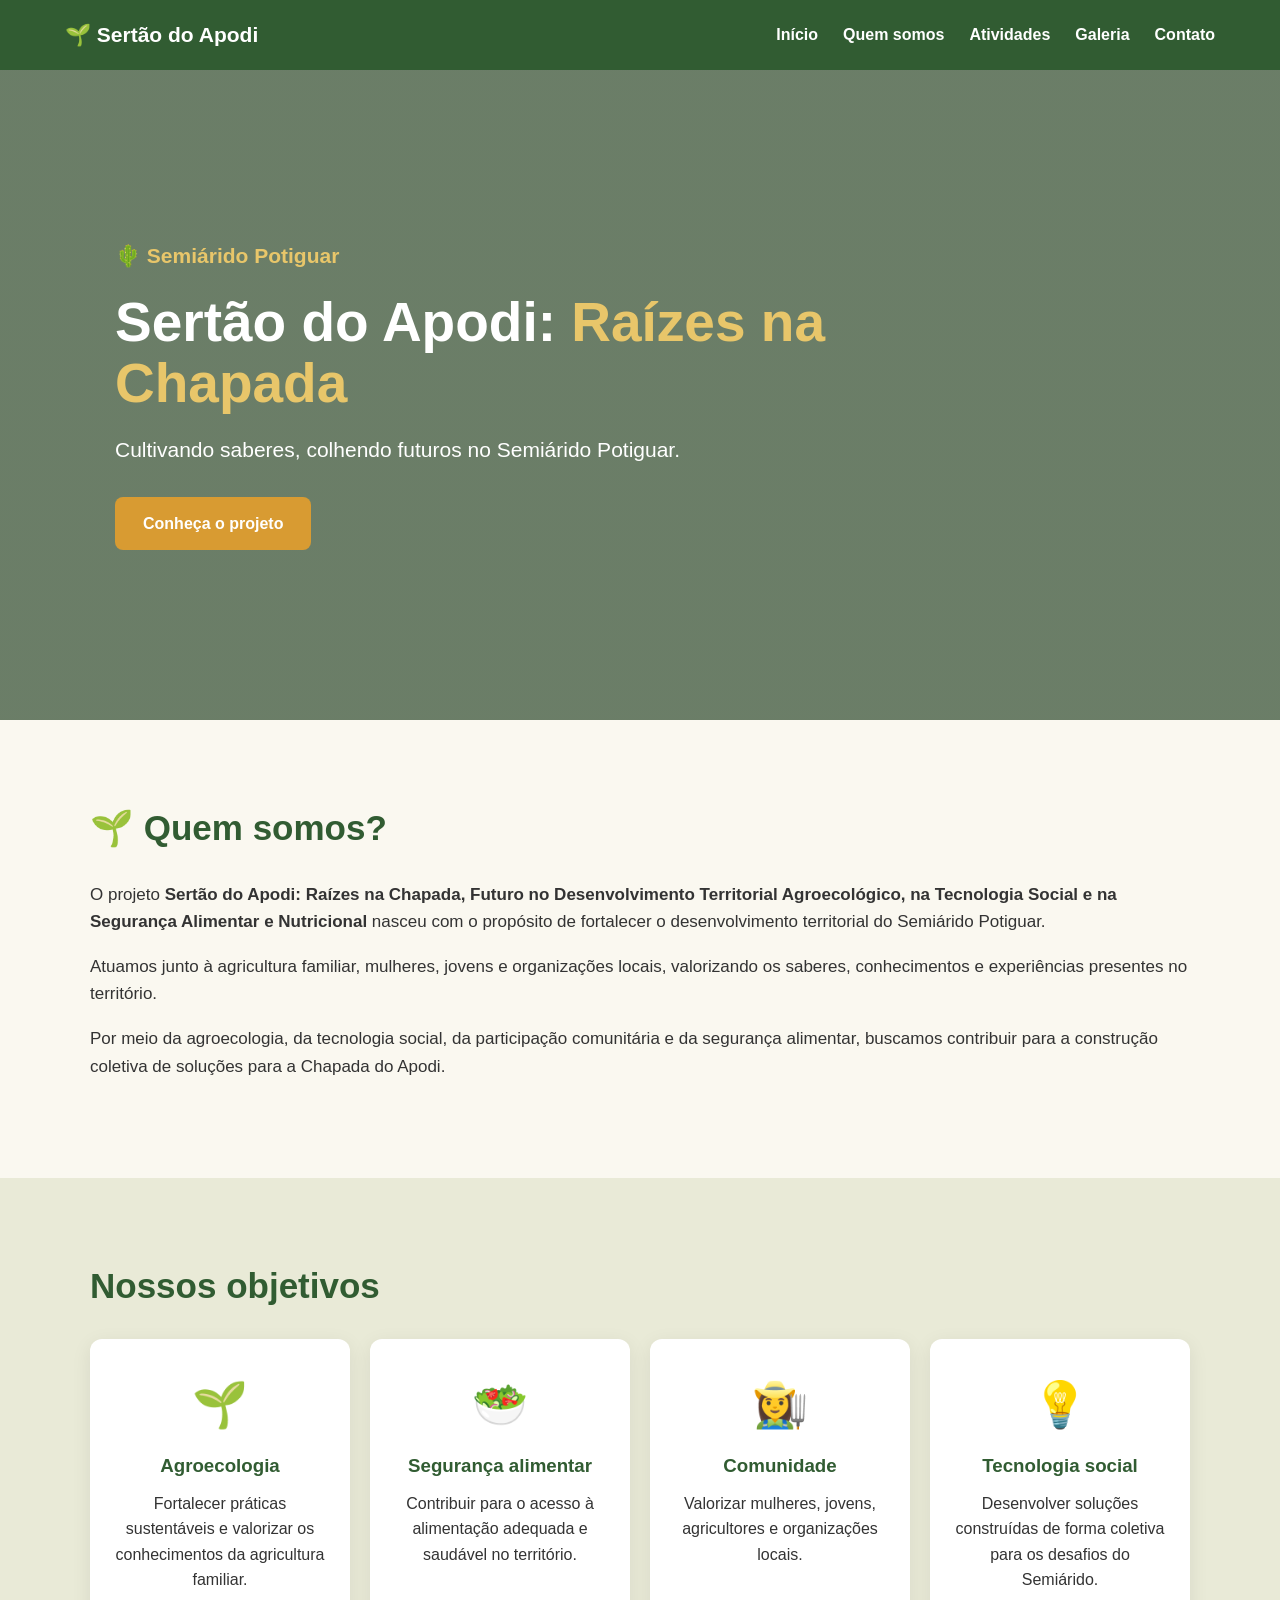
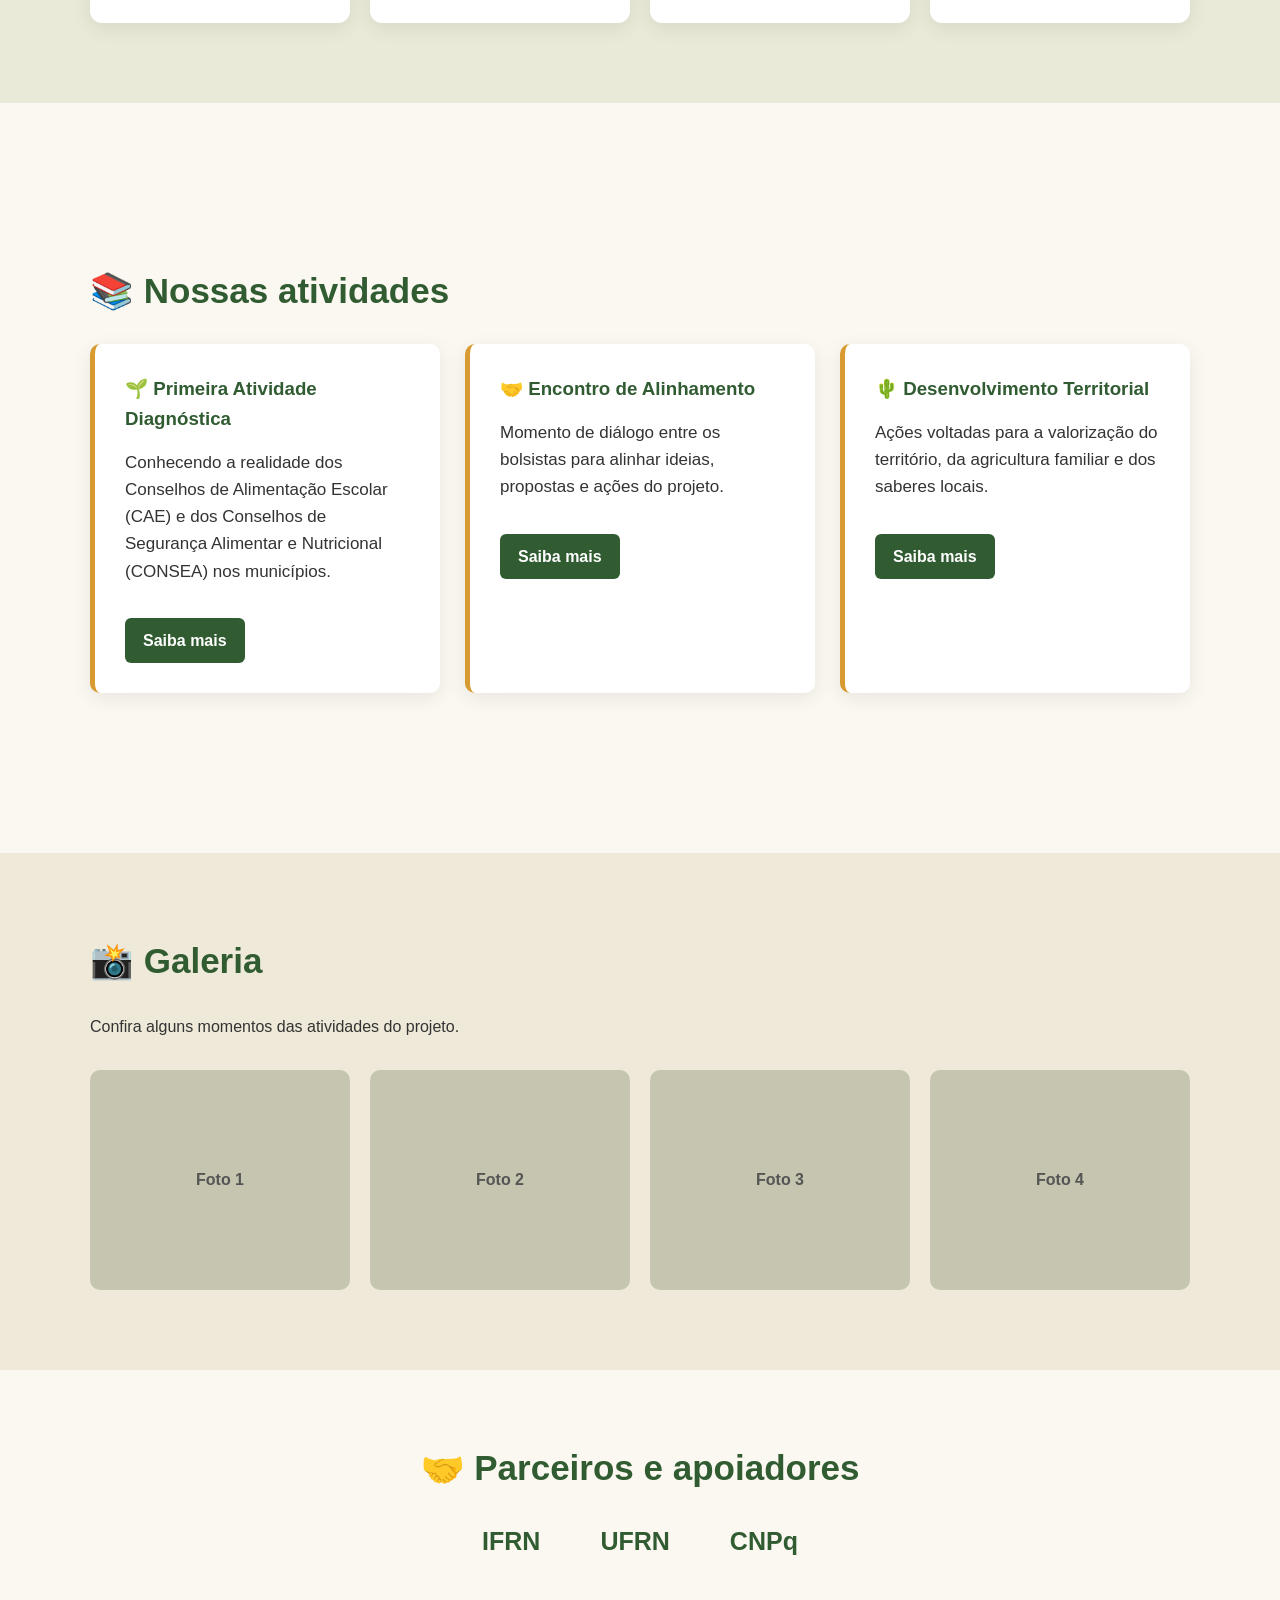
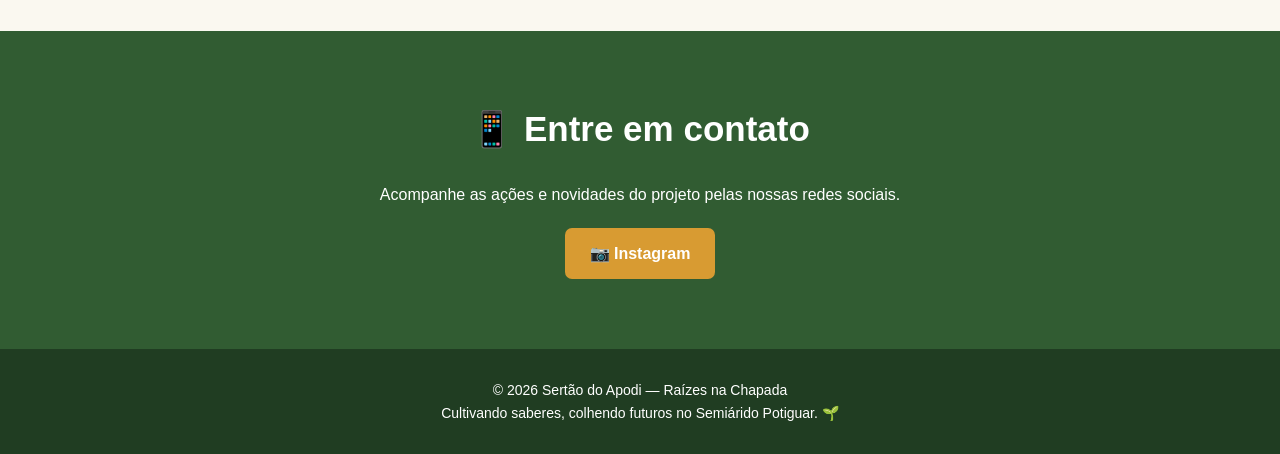
==== index.html @ 413b941f "Add files via upload" ====
<!DOCTYPE html>
<html lang="pt-BR">

<head>
    <meta charset="UTF-8">
    <meta name="viewport" content="width=device-width, initial-scale=1.0">

    <title>Sertão do Apodi | Raízes na Chapada</title>

    <link rel="stylesheet" href="style.css">
</head>

<script src="script.js"></script>

<body>

    <!-- MENU -->
    <header>
        <nav class="navbar">

            <div class="logo">
                🌱 Sertão do Apodi
            </div>

            <ul class="menu">
                <li><a href="#inicio">Início</a></li>
                <li><a href="#sobre">Quem somos</a></li>
                <li><a href="#atividades">Atividades</a></li>
                <li><a href="#galeria">Galeria</a></li>
                <li><a href="#contato">Contato</a></li>
            </ul>

        </nav>
    </header>


    <!-- INÍCIO -->
    <section id="inicio" class="hero">

        <div class="hero-content">

            <p class="tag">🌵 Semiárido Potiguar</p>

            <h1>
                Sertão do Apodi:
                <span>Raízes na Chapada</span>
            </h1>

            <p>
                Cultivando saberes, colhendo futuros no
                Semiárido Potiguar.
            </p>

            <a href="#sobre" class="botao">
                Conheça o projeto
            </a>

        </div>

    </section>


    <!-- SOBRE -->
    <section id="sobre" class="section">

        <div class="container">

            <h2>🌱 Quem somos?</h2>

            <p>
                O projeto <strong>Sertão do Apodi: Raízes na Chapada,
                Futuro no Desenvolvimento Territorial Agroecológico,
                na Tecnologia Social e na Segurança Alimentar e
                Nutricional</strong> nasceu com o propósito de fortalecer
                o desenvolvimento territorial do Semiárido Potiguar.
            </p>

            <p>
                Atuamos junto à agricultura familiar, mulheres, jovens
                e organizações locais, valorizando os saberes,
                conhecimentos e experiências presentes no território.
            </p>

            <p>
                Por meio da agroecologia, da tecnologia social,
                da participação comunitária e da segurança alimentar,
                buscamos contribuir para a construção coletiva de
                soluções para a Chapada do Apodi.
            </p>

        </div>

    </section>


    <!-- OBJETIVOS -->
    <section class="objetivos">

        <div class="container">

            <h2>Nossos objetivos</h2>

            <div class="cards">

                <div class="card">
                    <div class="icone">🌱</div>
                    <h3>Agroecologia</h3>
                    <p>
                        Fortalecer práticas sustentáveis e valorizar
                        os conhecimentos da agricultura familiar.
                    </p>
                </div>

                <div class="card">
                    <div class="icone">🥗</div>
                    <h3>Segurança alimentar</h3>
                    <p>
                        Contribuir para o acesso à alimentação adequada
                        e saudável no território.
                    </p>
                </div>

                <div class="card">
                    <div class="icone">👩‍🌾</div>
                    <h3>Comunidade</h3>
                    <p>
                        Valorizar mulheres, jovens, agricultores e
                        organizações locais.
                    </p>
                </div>

                <div class="card">
                    <div class="icone">💡</div>
                    <h3>Tecnologia social</h3>
                    <p>
                        Desenvolver soluções construídas de forma
                        coletiva para os desafios do Semiárido.
                    </p>
                </div>

            </div>

        </div>

    </section>


    <!-- ATIVIDADES -->
    <section id="atividades" class="section">
        <section id="atividades" class="section">

    <div class="container">

        <h2>📚 Nossas atividades</h2>

        <div class="atividades">

            <!-- ATIVIDADE 1 -->
            <article>
                <h3>🌱 Primeira Atividade Diagnóstica</h3>

                <p>
                    Conhecendo a realidade dos Conselhos de
                    Alimentação Escolar (CAE) e dos Conselhos
                    de Segurança Alimentar e Nutricional (CONSEA)
                    nos municípios.
                </p>

                <a href="https://www.instagram.com/p/DY-xUafoC-m/?stkn=bXlqMmd3c2h4eXdi"
                   class="saiba-mais"
                   target="_blank">
                    Saiba mais
                </a>
            </article>


            <!-- ATIVIDADE 2 -->
            <article>
                <h3>🤝 Encontro de Alinhamento</h3>

                <p>
                    Momento de diálogo entre os bolsistas para
                    alinhar ideias, propostas e ações do projeto.
                </p>

                <a href="https://www.instagram.com/p/Da0oa6QoOey/?stkn=MXJ6MGkzaTkyZDFjYQ=="
                   class="saiba-mais"
                   target="_blank">
                    Saiba mais
                </a>
            </article>


            <!-- ATIVIDADE 3 -->
            <article>
                <h3>🌵 Desenvolvimento Territorial</h3>

                <p>
                    Ações voltadas para a valorização do território,
                    da agricultura familiar e dos saberes locais.
                </p>

                <a href="https://www.instagram.com/p/DcJ8N0joI4n/?stkn=MXg5YXlienkyaHBv"
                   class="saiba-mais"
                   target="_blank">
                    Saiba mais
                </a>
            </article>

        </div>

    </div>

</section>
            </div>

        </div>

    </section>


    <!-- GALERIA -->
    <section id="galeria" class="galeria">

        <div class="container">

            <h2>📸 Galeria</h2>

            <p>
                Confira alguns momentos das atividades do projeto.
            </p>

            <div class="fotos">

                <div class="foto">
                    <span>Foto 1</span>
                </div>

                <div class="foto">
                    <span>Foto 2</span>
                </div>

                <div class="foto">
                    <span>Foto 3</span>
                </div>

                <div class="foto">
                    <span>Foto 4</span>
                </div>

            </div>

        </div>

    </section>


    <!-- PARCEIROS -->
    <section class="parceiros">

        <div class="container">

            <h2>🤝 Parceiros e apoiadores</h2>

            <div class="logos">

                <div>IFRN</div>
                <div>UFRN</div>
                <div>CNPq</div>

            </div>

        </div>

    </section>


    <!-- CONTATO -->
    <section id="contato" class="contato">

        <div class="container">

            <h2>📱 Entre em contato</h2>

            <p>
                Acompanhe as ações e novidades do projeto pelas
                nossas redes sociais.
            </p>

            <a href="https://www.instagram.com/sertaodoapodi/"
   class="instagram"
   target="_blank">

    📷 Instagram

</a>

        </div>

    </section>


    <!-- RODAPÉ -->
    <footer>

        <p>
            © 2026 Sertão do Apodi — Raízes na Chapada
        </p>

        <p>
            Cultivando saberes, colhendo futuros no Semiárido Potiguar. 🌱
        </p>

    </footer>


    <script src="script.js"></script>

</body>

</html>
---- style.css ----
* {
    margin: 0;
    padding: 0;
    box-sizing: border-box;
}

html {
    scroll-behavior: smooth;
}

body {
    font-family: Arial, Helvetica, sans-serif;
    color: #333;
    background: #faf8f0;
    line-height: 1.6;
}


/* MENU */

header {
    background: #315c32;
    position: sticky;
    top: 0;
    z-index: 1000;
}

.navbar {
    max-width: 1200px;
    margin: auto;
    padding: 18px 25px;

    display: flex;
    align-items: center;
    justify-content: space-between;
}

.logo {
    color: white;
    font-size: 21px;
    font-weight: bold;
}

.menu {
    list-style: none;
    display: flex;
    gap: 25px;
}

.menu a {
    color: white;
    text-decoration: none;
    font-weight: bold;
}

.menu a:hover {
    color: #e8c66a;
}


/* HERO */

.hero {
    min-height: 650px;

    display: flex;
    align-items: center;

    background:
        linear-gradient(
            rgba(30, 60, 30, 0.65),
            rgba(30, 60, 30, 0.65)
        ),
        url("https://images.unsplash.com/photo-1501004318641-b39e6451bec6")
        center/cover;

    color: white;
}

.hero-content {
    max-width: 1100px;
    width: 100%;
    margin: auto;
    padding: 40px 25px;
}

.tag {
    color: #e8c66a;
    font-weight: bold;
    font-size: 18px;
}

.hero h1 {
    max-width: 800px;
    font-size: 55px;
    line-height: 1.1;
    margin: 20px 0;
}

.hero h1 span {
    color: #e8c66a;
}

.hero p {
    font-size: 21px;
    max-width: 650px;
}

.botao {
    display: inline-block;

    margin-top: 30px;
    padding: 14px 28px;

    background: #d89b32;
    color: white;

    text-decoration: none;
    font-weight: bold;

    border-radius: 8px;
}

.botao:hover {
    background: #bd8121;
}


/* SEÇÕES */

.section {
    padding: 80px 20px;
}

.container {
    max-width: 1100px;
    margin: auto;
}

h2 {
    color: #315c32;
    font-size: 35px;
    margin-bottom: 25px;
}

.section p {
    margin-bottom: 18px;
    font-size: 17px;
}


/* OBJETIVOS */

.objetivos {
    padding: 80px 20px;
    background: #e9ead7;
}

.cards {
    display: grid;

    grid-template-columns:
        repeat(4, 1fr);

    gap: 20px;
}

.card {
    background: white;
    padding: 30px 20px;

    border-radius: 12px;

    text-align: center;

    box-shadow:
        0 5px 20px rgba(0, 0, 0, 0.08);
}

.icone {
    font-size: 45px;
    margin-bottom: 10px;
}

.card h3 {
    color: #315c32;
    margin-bottom: 10px;
}


/* ATIVIDADES */

.atividades {
    display: grid;

    grid-template-columns:
        repeat(3, 1fr);

    gap: 25px;
}

.atividades article {
    padding: 30px;

    background: white;

    border-left: 5px solid #d89b32;

    border-radius: 10px;

    box-shadow:
        0 5px 20px rgba(0, 0, 0, 0.08);
}

.atividades h3 {
    color: #315c32;
    margin-bottom: 15px;
}

.atividades button {
    margin-top: 15px;

    padding: 10px 18px;

    border: none;
    border-radius: 6px;

    background: #315c32;
    color: white;

    cursor: pointer;
}


/* GALERIA */

.galeria {
    padding: 80px 20px;
    background: #eee9d8;
}

.fotos {
    display: grid;

    grid-template-columns:
        repeat(4, 1fr);

    gap: 20px;

    margin-top: 30px;
}

.foto {
    height: 220px;

    display: flex;
    align-items: center;
    justify-content: center;

    background: #c5c5b0;

    border-radius: 10px;

    color: #555;
    font-weight: bold;
}


/* PARCEIROS */

.parceiros {
    padding: 70px 20px;
    text-align: center;
}

.logos {
    display: flex;
    justify-content: center;
    gap: 60px;

    font-size: 25px;
    font-weight: bold;

    color: #315c32;
}


/* CONTATO */

.contato {
    padding: 70px 20px;

    text-align: center;

    background: #315c32;
    color: white;
}

.contato h2 {
    color: white;
}

.instagram {
    display: inline-block;

    margin-top: 20px;

    padding: 13px 25px;

    background: #d89b32;

    color: white;

    text-decoration: none;

    border-radius: 7px;

    font-weight: bold;
}


/* RODAPÉ */

footer {
    padding: 30px 20px;

    background: #203d22;

    text-align: center;

    color: white;

    font-size: 14px;
}


/* CELULAR */

@media (max-width: 800px) {

    .navbar {
        flex-direction: column;
        gap: 15px;
    }

    .menu {
        gap: 12px;
        flex-wrap: wrap;
        justify-content: center;
    }

    .hero h1 {
        font-size: 40px;
    }

    .cards {
        grid-template-columns: 1fr 1fr;
    }

    .atividades {
        grid-template-columns: 1fr;
    }

    .fotos {
        grid-template-columns: 1fr 1fr;
    }

    .logos {
        flex-direction: column;
        gap: 20px;
    }
}


@media (max-width: 500px) {

    .cards {
        grid-template-columns: 1fr;
    }

    .fotos {
        grid-template-columns: 1fr;
    }

    .hero h1 {
        font-size: 32px;
    }

}.saiba-mais {
    display: inline-block;
    margin-top: 15px;
    padding: 10px 18px;

    background: #315c32;
    color: white;

    text-decoration: none;
    border-radius: 6px;
    font-weight: bold;
}

.saiba-mais:hover {
    background: #d8942c;
}
.saiba-mais {
    display: inline-block;
    margin-top: 15px;
    padding: 10px 18px;

    background: #315c32;
    color: white;

    text-decoration: none;
    border-radius: 6px;
    font-weight: bold;
}

.saiba-mais:hover {
    background: #d8942c;
}
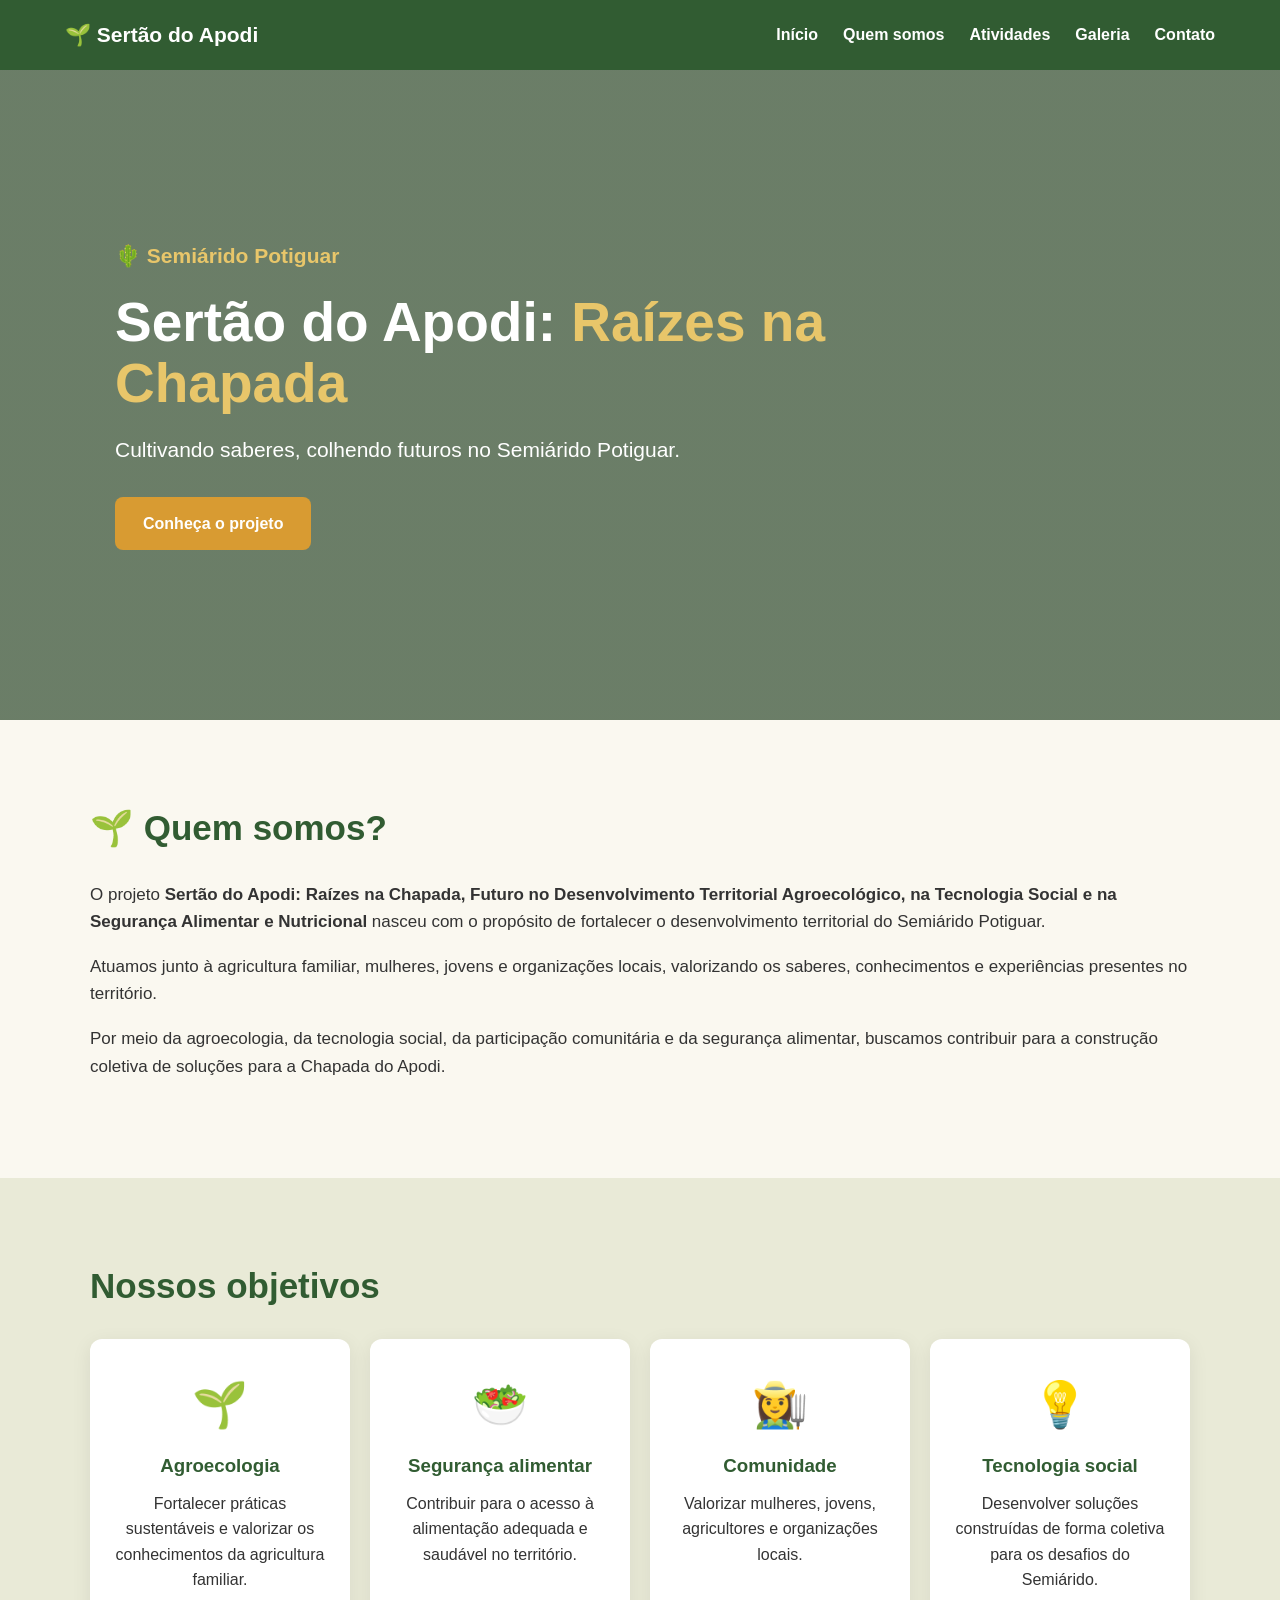
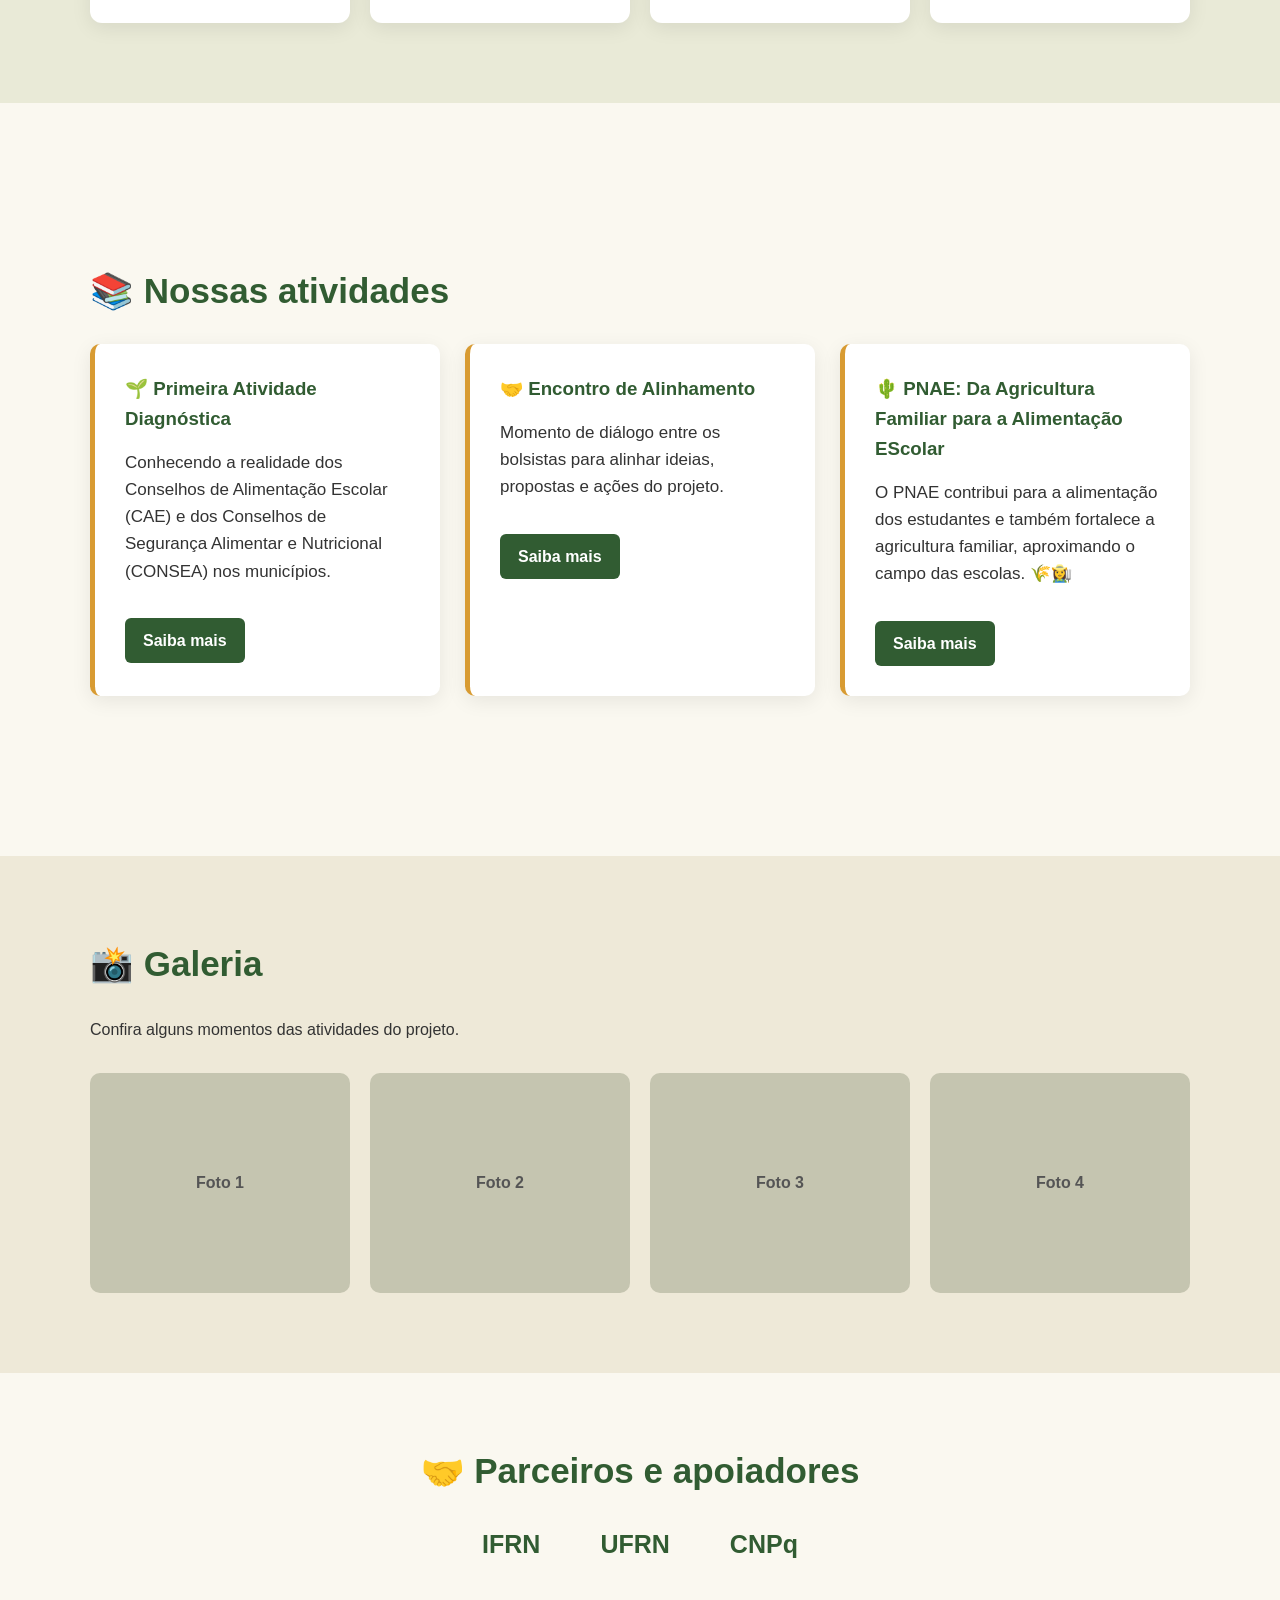
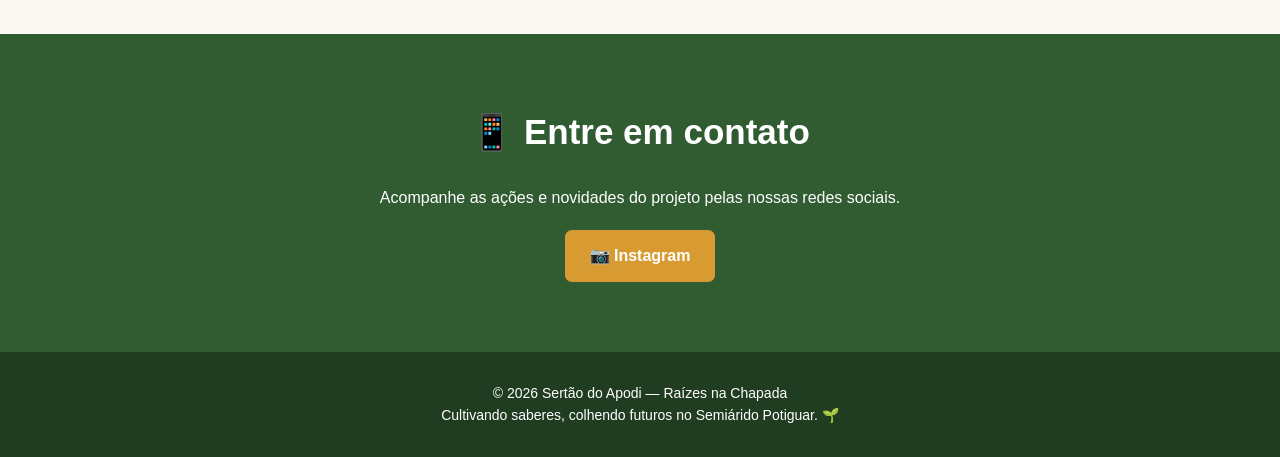
==== commit 4107970b: "Add files via upload" ====
--- a/index.html
+++ b/index.html
@@ -166,23 +166,6 @@
                     nos municípios.
                 </p>
 
-                <a href="https://www.instagram.com/p/DY-xUafoC-m/?stkn=bXlqMmd3c2h4eXdi"
-                   class="saiba-mais"
-                   target="_blank">
-                    Saiba mais
-                </a>
-            </article>
-
-
-            <!-- ATIVIDADE 2 -->
-            <article>
-                <h3>🤝 Encontro de Alinhamento</h3>
-
-                <p>
-                    Momento de diálogo entre os bolsistas para
-                    alinhar ideias, propostas e ações do projeto.
-                </p>
-
                 <a href="https://www.instagram.com/p/Da0oa6QoOey/?stkn=MXJ6MGkzaTkyZDFjYQ=="
                    class="saiba-mais"
                    target="_blank">
@@ -191,13 +174,13 @@
             </article>
 
 
-            <!-- ATIVIDADE 3 -->
+            <!-- ATIVIDADE 2 -->
             <article>
-                <h3>🌵 Desenvolvimento Territorial</h3>
+                <h3>🤝 Encontro de Alinhamento</h3>
 
                 <p>
-                    Ações voltadas para a valorização do território,
-                    da agricultura familiar e dos saberes locais.
+                    Momento de diálogo entre os bolsistas para
+                    alinhar ideias, propostas e ações do projeto.
                 </p>
 
                 <a href="https://www.instagram.com/p/DcJ8N0joI4n/?stkn=MXg5YXlienkyaHBv"
@@ -207,6 +190,24 @@
                 </a>
             </article>
 
+
+            <!-- ATIVIDADE 3 -->
+            <article>
+                <h3>🌵 PNAE: Da Agricultura Familiar para a Alimentação EScolar</h3>
+
+                <p>
+                    O PNAE contribui para a alimentação dos estudantes e também fortalece a agricultura familiar,
+                     aproximando o campo das escolas. 🌾👩‍🌾
+                
+                </p>
+
+                <a href="https://www.instagram.com/p/Dc1cY6roIXt/?stkn=MWxkeGZoZm5tOHJpeQ=="
+                   class="saiba-mais"
+                   target="_blank">
+                    Saiba mais
+                </a>
+            </article>
+
         </div>
 
     </div>
--- a/style.css
+++ b/style.css
@@ -386,21 +386,6 @@
         font-size: 32px;
     }
 
-}.saiba-mais {
-    display: inline-block;
-    margin-top: 15px;
-    padding: 10px 18px;
-
-    background: #315c32;
-    color: white;
-
-    text-decoration: none;
-    border-radius: 6px;
-    font-weight: bold;
-}
-
-.saiba-mais:hover {
-    background: #d8942c;
 }
 .saiba-mais {
     display: inline-block;
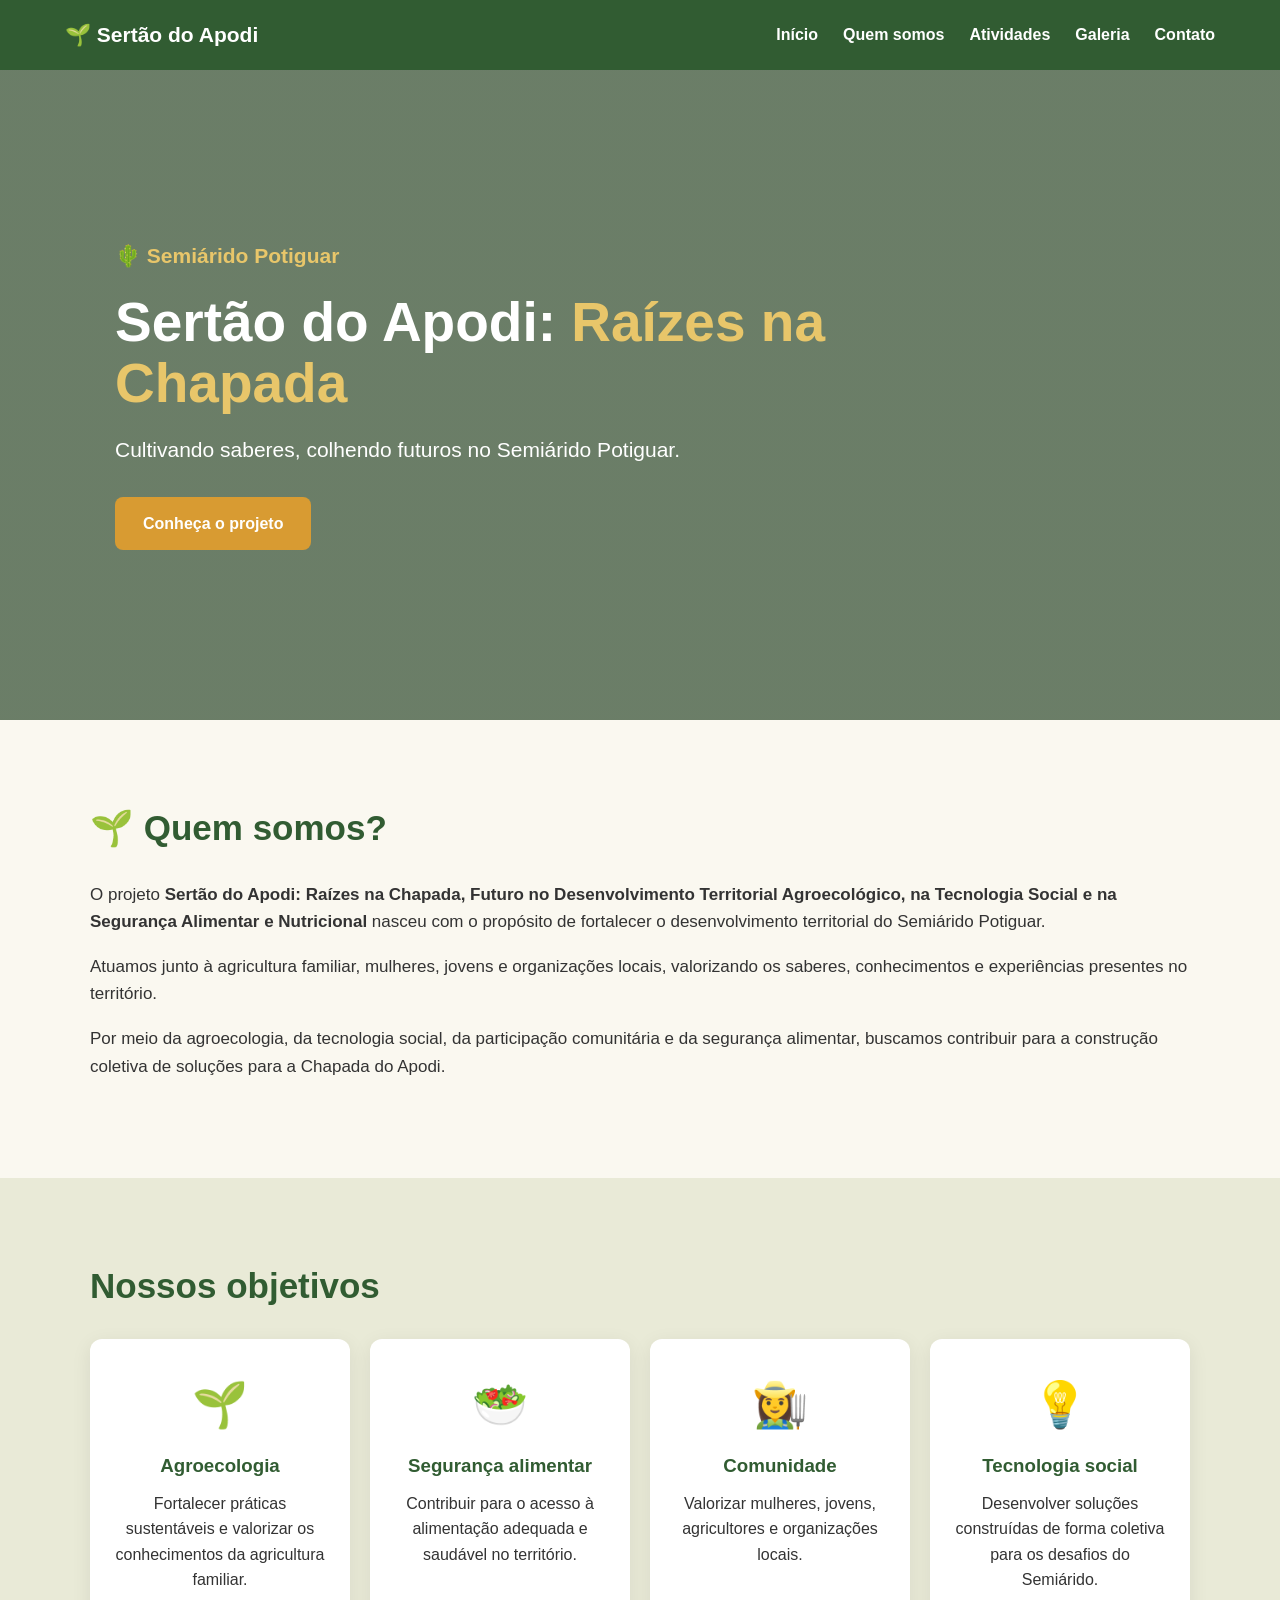
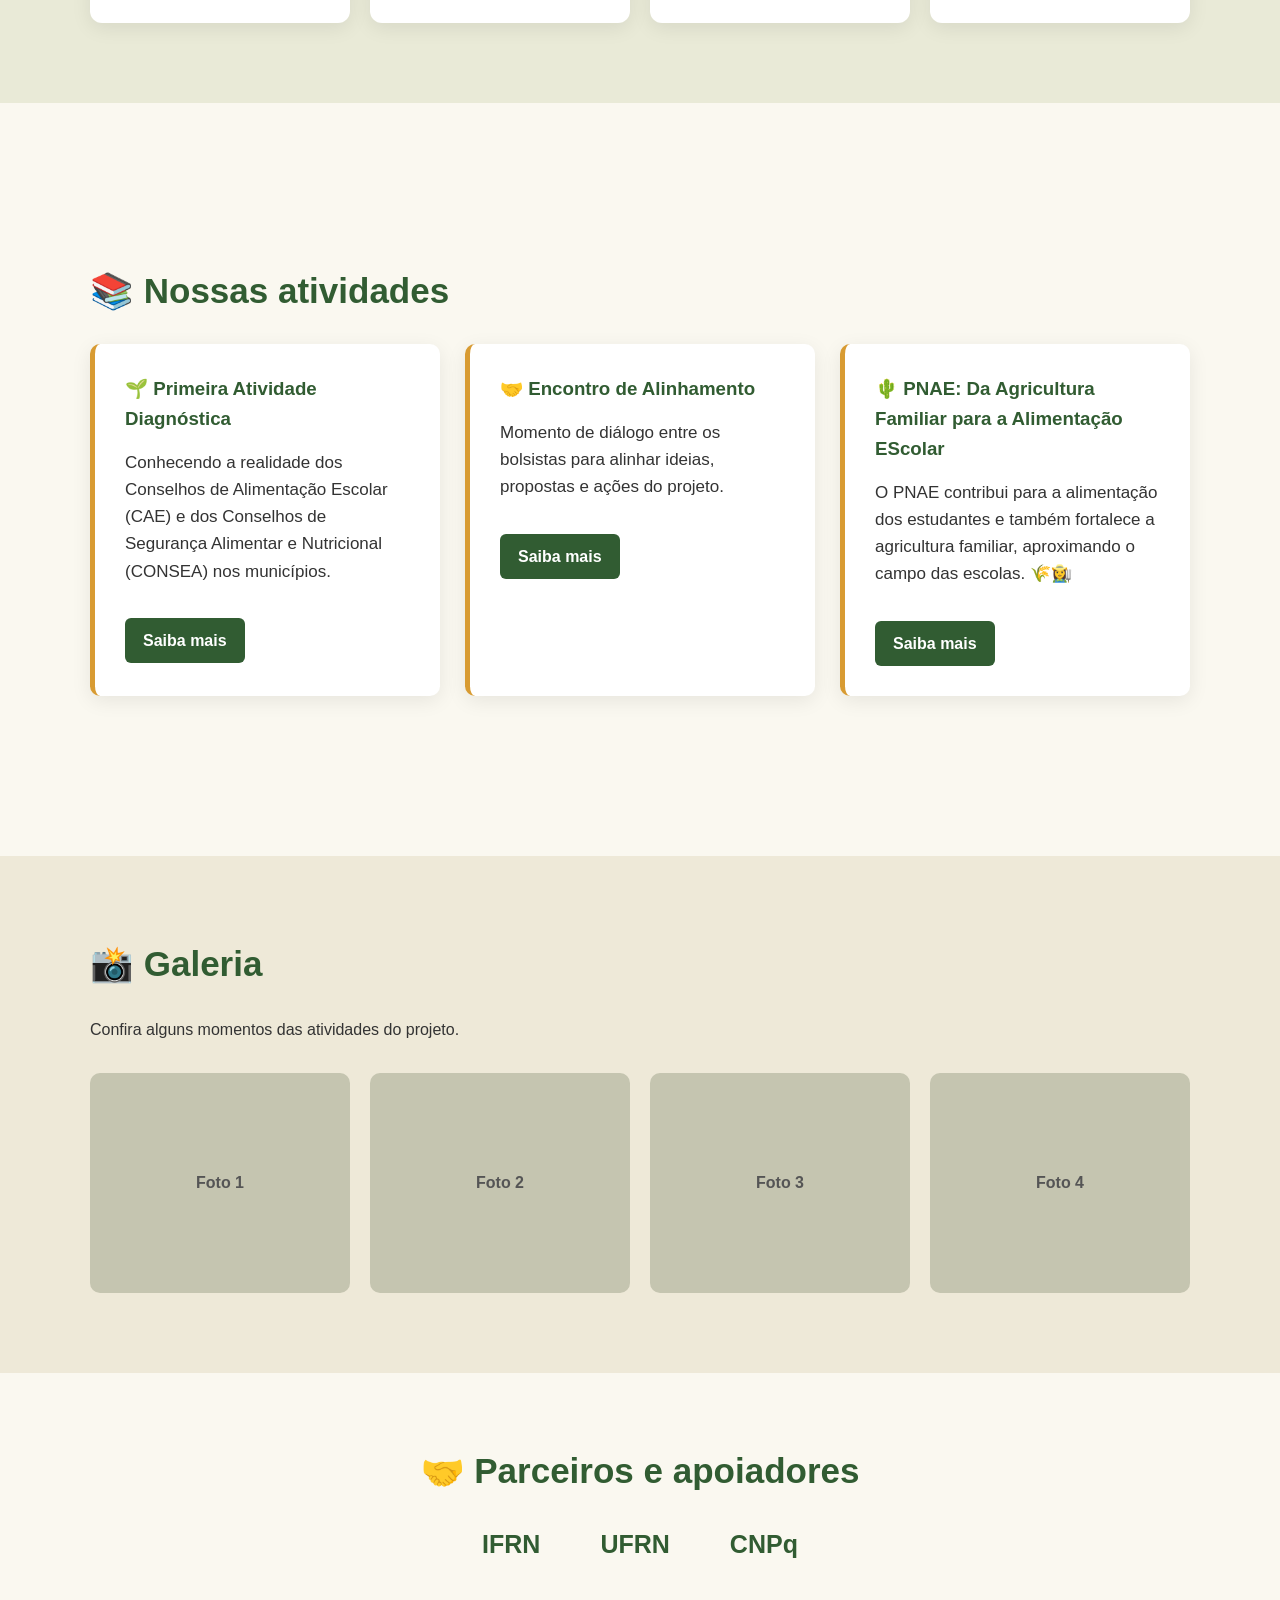
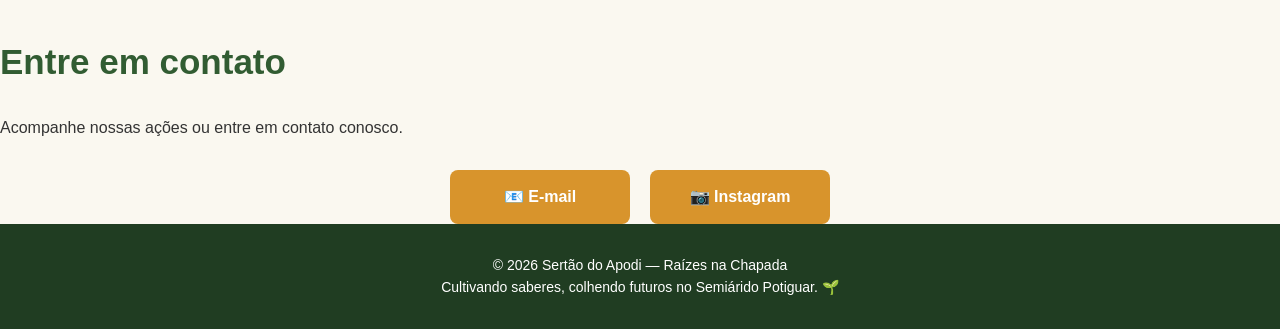
==== commit bcf8c0be: "Add files via upload" ====
--- a/index.html
+++ b/index.html
@@ -279,27 +279,25 @@
     <!-- CONTATO -->
     <section id="contato" class="contato">
 
-        <div class="container">
-
-            <h2>📱 Entre em contato</h2>
-
-            <p>
-                Acompanhe as ações e novidades do projeto pelas
-                nossas redes sociais.
-            </p>
-
-            <a href="https://www.instagram.com/sertaodoapodi/"
-   class="instagram"
-   target="_blank">
-
-    📷 Instagram
-
-</a>
-
-        </div>
-
-    </section>
-
+    <h2>Entre em contato</h2>
+
+    <p>
+            Acompanhe nossas ações ou entre em contato conosco.
+    </p>
+
+    <div class="contatos">
+
+        <a href="mailto:sertaodoa@gmail.com">
+            📧 E-mail
+        </a>
+
+        <a href="https://www.instagram.com/sertaodoapodi/" target="_blank">
+            📷 Instagram
+        </a>
+
+    </div>
+
+    </section>
 
     <!-- RODAPÉ -->
     <footer>
--- a/style.css
+++ b/style.css
@@ -287,35 +287,37 @@
 
 /* CONTATO */
 
-.contato {
-    padding: 70px 20px;
-
-    text-align: center;
-
-    background: #315c32;
-    color: white;
-}
-
-.contato h2 {
-    color: white;
-}
-
-.instagram {
-    display: inline-block;
-
-    margin-top: 20px;
-
-    padding: 13px 25px;
-
-    background: #d89b32;
-
+.contatos {
+    display: flex;
+    justify-content: center;
+    gap: 20px;
+    margin-top: 30px;
+    flex-wrap: wrap;
+}
+
+.contatos a {
+    display: inline-flex;
+    align-items: center;
+    justify-content: center;
+
+    min-width: 180px;
+    padding: 14px 25px;
+
+    background: #d8942c;
     color: white;
 
     text-decoration: none;
-
-    border-radius: 7px;
-
-    font-weight: bold;
+    font-weight: bold;
+    font-size: 16px;
+
+    border-radius: 8px;
+
+    transition: 0.3s;
+}
+
+.contatos a:hover {
+    background: #f0b653;
+    transform: translateY(-3px);
 }
 
 
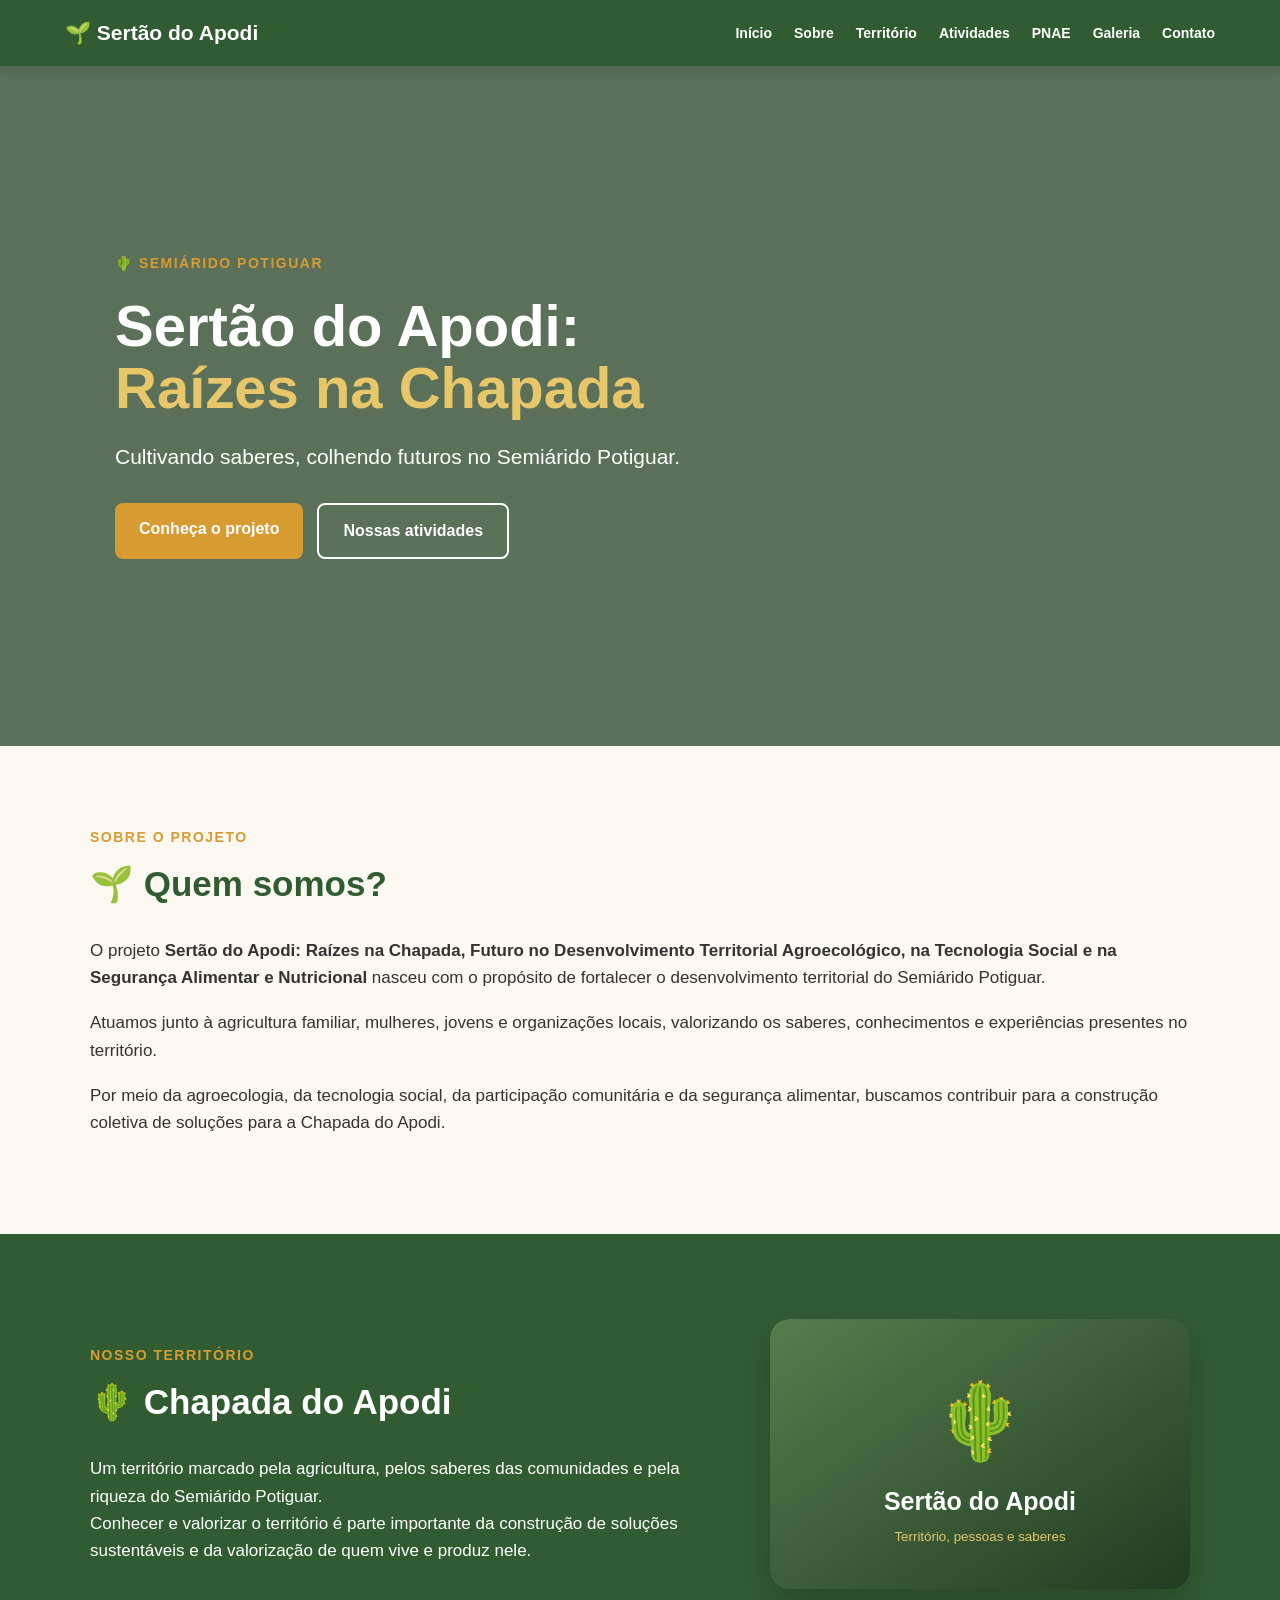
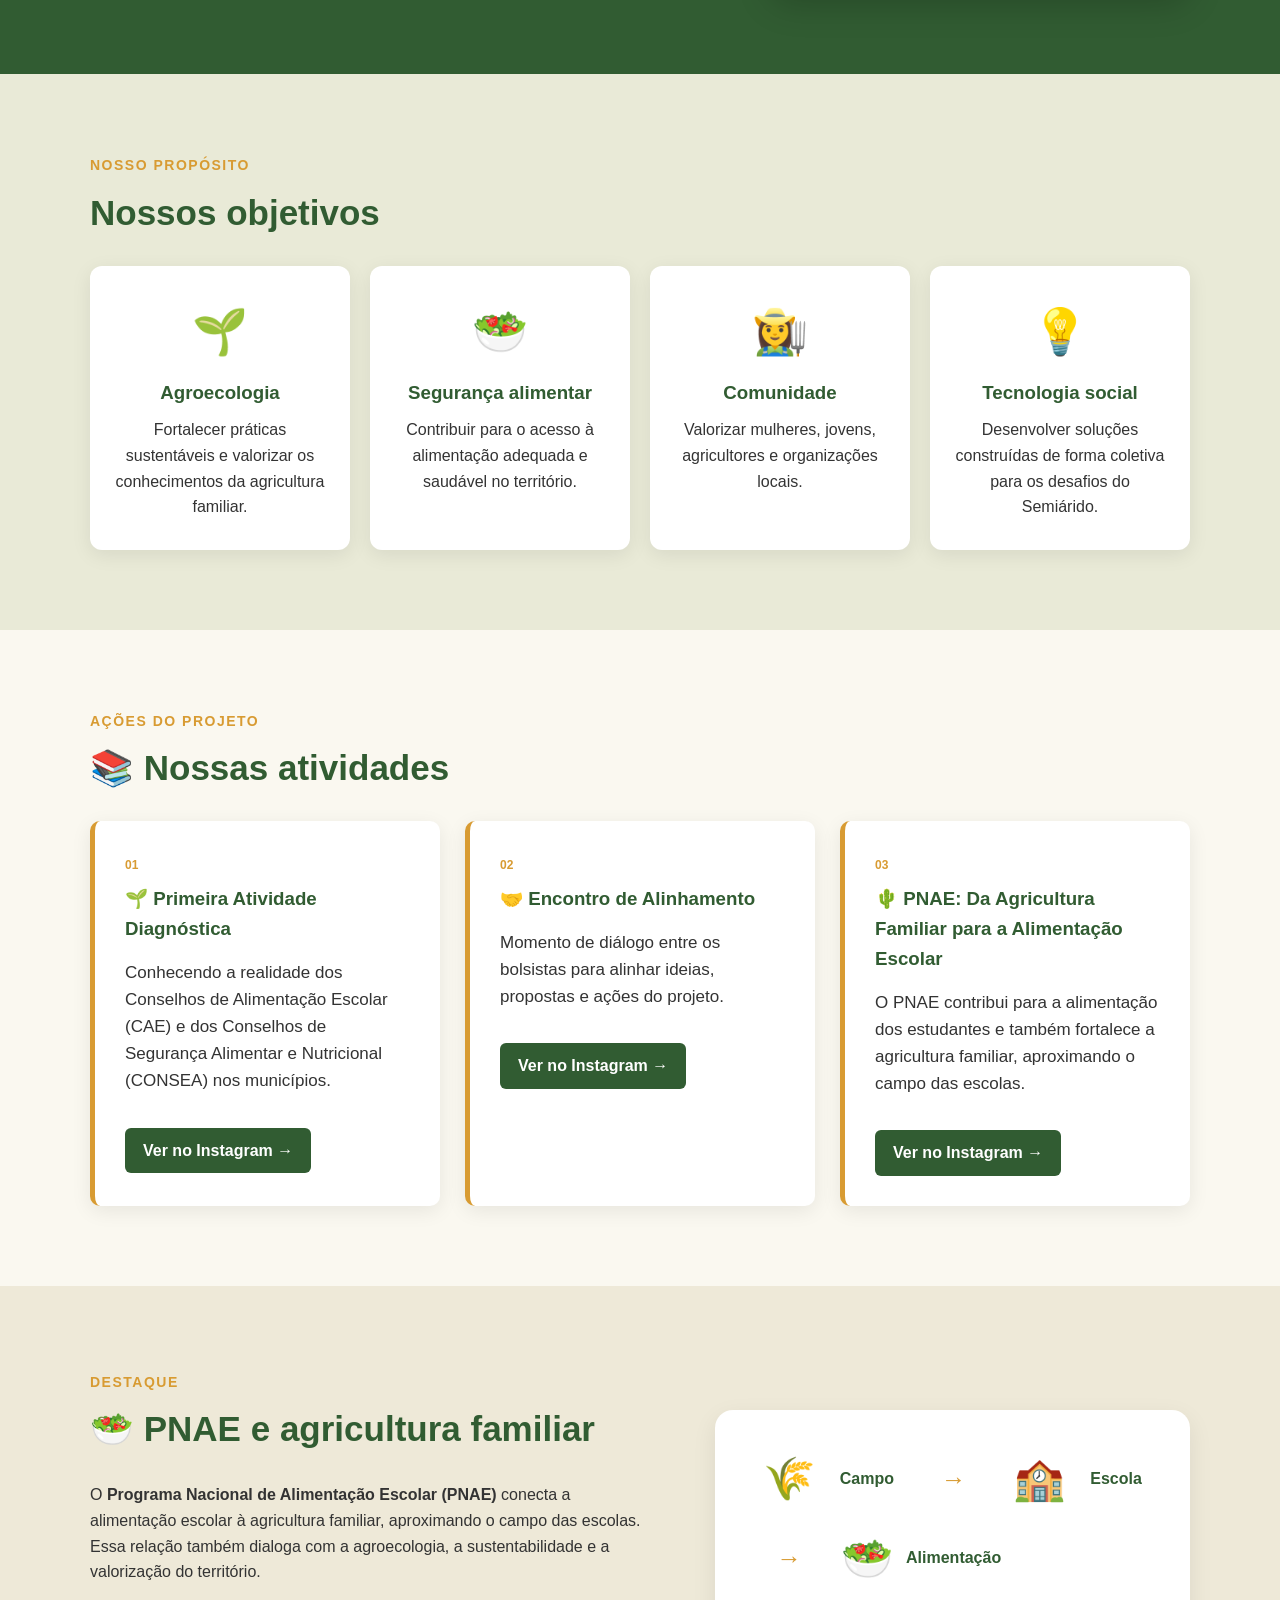
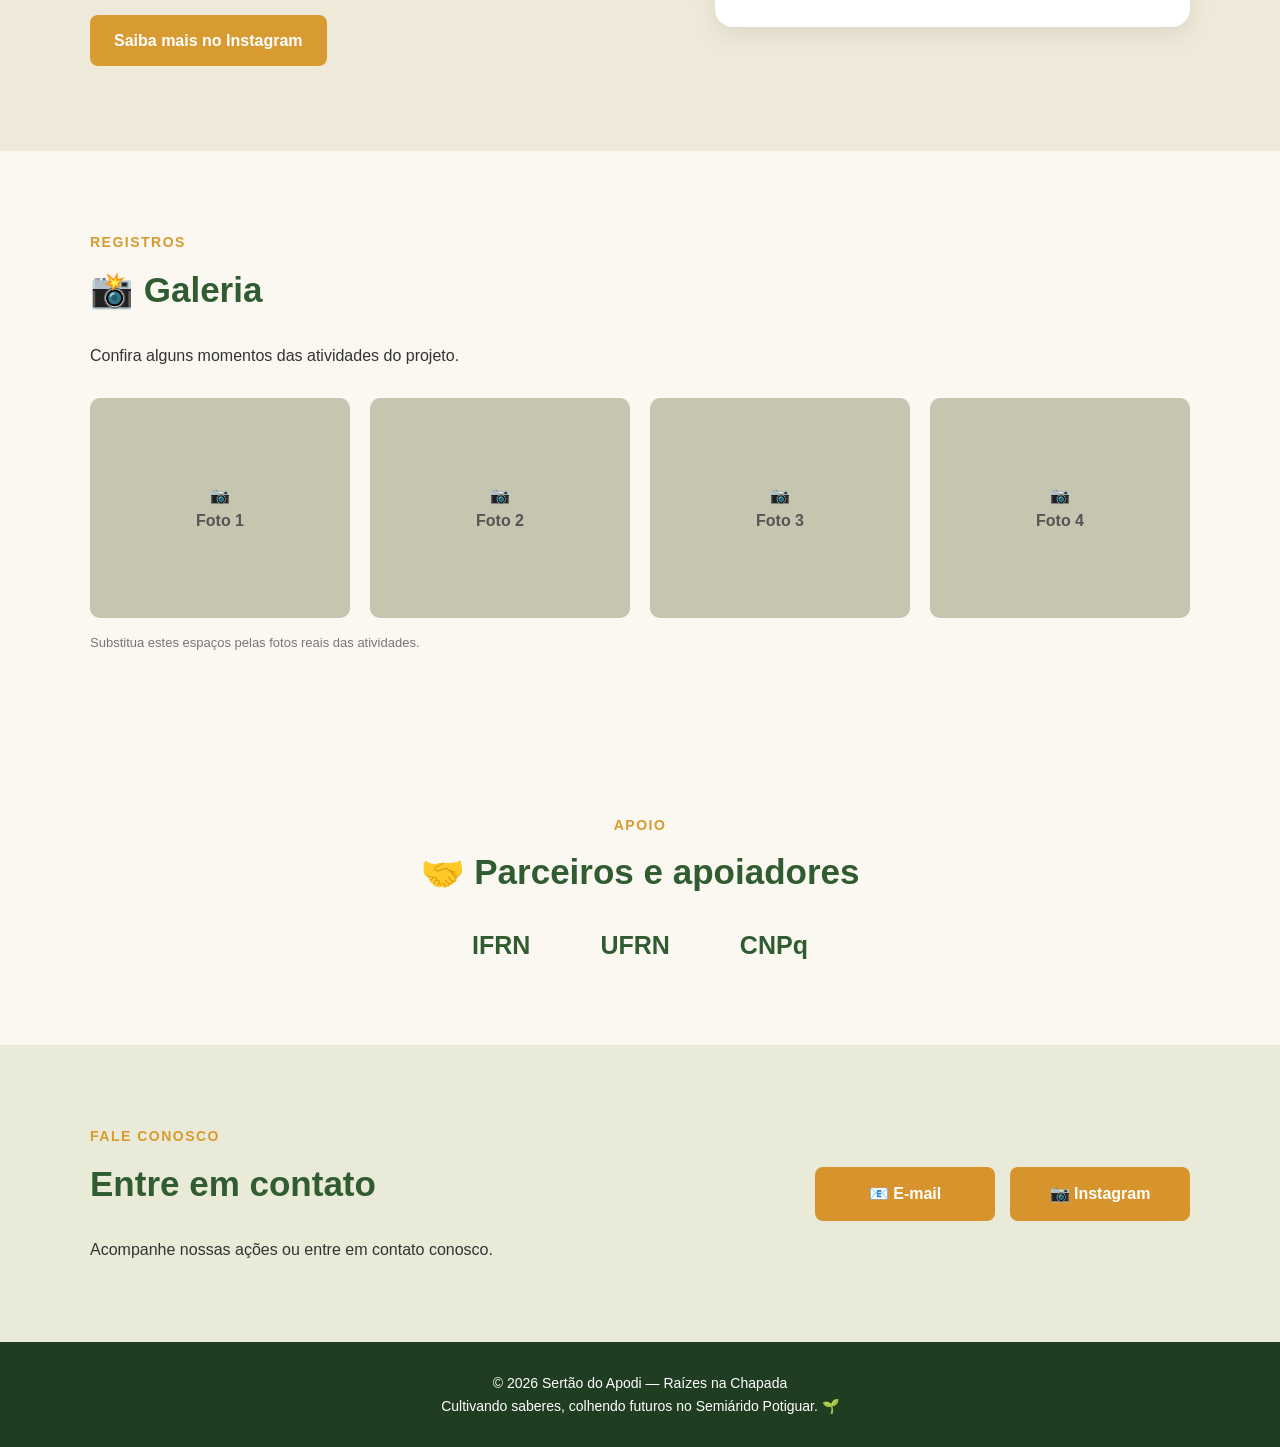
==== commit d7e470c6: "Add files via upload" ====
--- a/index.html
+++ b/index.html
@@ -1,163 +1,246 @@
 <!DOCTYPE html>
 <html lang="pt-BR">
-
 <head>
     <meta charset="UTF-8">
     <meta name="viewport" content="width=device-width, initial-scale=1.0">
-
     <title>Sertão do Apodi | Raízes na Chapada</title>
-
     <link rel="stylesheet" href="style.css">
 </head>
 
-<script src="script.js"></script>
-
 <body>
 
-    <!-- MENU -->
-    <header>
-        <nav class="navbar">
-
-            <div class="logo">
-                🌱 Sertão do Apodi
-            </div>
-
-            <ul class="menu">
-                <li><a href="#inicio">Início</a></li>
-                <li><a href="#sobre">Quem somos</a></li>
-                <li><a href="#atividades">Atividades</a></li>
-                <li><a href="#galeria">Galeria</a></li>
-                <li><a href="#contato">Contato</a></li>
-            </ul>
-
-        </nav>
-    </header>
-
-
-    <!-- INÍCIO -->
-    <section id="inicio" class="hero">
-
-        <div class="hero-content">
-
-            <p class="tag">🌵 Semiárido Potiguar</p>
-
-            <h1>
-                Sertão do Apodi:
-                <span>Raízes na Chapada</span>
-            </h1>
-
-            <p>
-                Cultivando saberes, colhendo futuros no
-                Semiárido Potiguar.
-            </p>
+<header>
+    <nav class="navbar">
+        <a class="logo" href="#inicio">🌱 Sertão do Apodi</a>
+
+        <ul class="menu">
+            <li><a href="#inicio">Início</a></li>
+            <li><a href="#sobre">Sobre</a></li>
+            <li><a href="#territorio">Território</a></li>
+            <li><a href="#atividades">Atividades</a></li>
+            <li><a href="#pnae">PNAE</a></li>
+            <li><a href="#galeria">Galeria</a></li>
+            <li><a href="#contato">Contato</a></li>
+        </ul>
+    </nav>
+</header>
+
+<main>
+
+<!-- INÍCIO -->
+<section id="inicio" class="hero">
+
+    <div class="hero-content">
+
+        <p class="tag">🌵 SEMIÁRIDO POTIGUAR</p>
+
+        <h1>
+            Sertão do Apodi:
+            <br>
+            <span>Raízes na Chapada</span>
+        </h1>
+
+        <p class="hero-text">
+            Cultivando saberes, colhendo futuros no Semiárido Potiguar.
+        </p>
+
+        <div class="hero-buttons">
 
             <a href="#sobre" class="botao">
                 Conheça o projeto
             </a>
 
-        </div>
-
-    </section>
-
-
-    <!-- SOBRE -->
-    <section id="sobre" class="section">
-
-        <div class="container">
-
-            <h2>🌱 Quem somos?</h2>
+            <a href="#atividades" class="botao botao-outline">
+                Nossas atividades
+            </a>
+
+        </div>
+
+    </div>
+
+</section>
+
+
+<!-- SOBRE -->
+<section id="sobre" class="section">
+
+    <div class="container">
+
+        <div class="section-label">
+            SOBRE O PROJETO
+        </div>
+
+        <h2>🌱 Quem somos?</h2>
+
+        <p>
+            O projeto
+            <strong>
+                Sertão do Apodi: Raízes na Chapada,
+                Futuro no Desenvolvimento Territorial Agroecológico,
+                na Tecnologia Social e na Segurança Alimentar e Nutricional
+            </strong>
+            nasceu com o propósito de fortalecer o desenvolvimento
+            territorial do Semiárido Potiguar.
+        </p>
+
+        <p>
+            Atuamos junto à agricultura familiar, mulheres, jovens e
+            organizações locais, valorizando os saberes, conhecimentos
+            e experiências presentes no território.
+        </p>
+
+        <p>
+            Por meio da agroecologia, da tecnologia social,
+            da participação comunitária e da segurança alimentar,
+            buscamos contribuir para a construção coletiva de
+            soluções para a Chapada do Apodi.
+        </p>
+
+    </div>
+
+</section>
+
+
+<!-- TERRITÓRIO -->
+<section id="territorio" class="territorio">
+
+    <div class="container territorio-grid">
+
+        <div>
+
+            <div class="section-label">
+                NOSSO TERRITÓRIO
+            </div>
+
+            <h2>🌵 Chapada do Apodi</h2>
 
             <p>
-                O projeto <strong>Sertão do Apodi: Raízes na Chapada,
-                Futuro no Desenvolvimento Territorial Agroecológico,
-                na Tecnologia Social e na Segurança Alimentar e
-                Nutricional</strong> nasceu com o propósito de fortalecer
-                o desenvolvimento territorial do Semiárido Potiguar.
+                Um território marcado pela agricultura, pelos saberes
+                das comunidades e pela riqueza do Semiárido Potiguar.
             </p>
 
             <p>
-                Atuamos junto à agricultura familiar, mulheres, jovens
-                e organizações locais, valorizando os saberes,
-                conhecimentos e experiências presentes no território.
+                Conhecer e valorizar o território é parte importante
+                da construção de soluções sustentáveis e da valorização
+                de quem vive e produz nele.
             </p>
 
-            <p>
-                Por meio da agroecologia, da tecnologia social,
-                da participação comunitária e da segurança alimentar,
-                buscamos contribuir para a construção coletiva de
-                soluções para a Chapada do Apodi.
-            </p>
-
-        </div>
-
-    </section>
-
-
-    <!-- OBJETIVOS -->
-    <section class="objetivos">
-
-        <div class="container">
-
-            <h2>Nossos objetivos</h2>
-
-            <div class="cards">
-
-                <div class="card">
-                    <div class="icone">🌱</div>
-                    <h3>Agroecologia</h3>
-                    <p>
-                        Fortalecer práticas sustentáveis e valorizar
-                        os conhecimentos da agricultura familiar.
-                    </p>
-                </div>
-
-                <div class="card">
-                    <div class="icone">🥗</div>
-                    <h3>Segurança alimentar</h3>
-                    <p>
-                        Contribuir para o acesso à alimentação adequada
-                        e saudável no território.
-                    </p>
-                </div>
-
-                <div class="card">
-                    <div class="icone">👩‍🌾</div>
-                    <h3>Comunidade</h3>
-                    <p>
-                        Valorizar mulheres, jovens, agricultores e
-                        organizações locais.
-                    </p>
-                </div>
-
-                <div class="card">
-                    <div class="icone">💡</div>
-                    <h3>Tecnologia social</h3>
-                    <p>
-                        Desenvolver soluções construídas de forma
-                        coletiva para os desafios do Semiárido.
-                    </p>
-                </div>
-
-            </div>
-
-        </div>
-
-    </section>
-
-
-    <!-- ATIVIDADES -->
-    <section id="atividades" class="section">
-        <section id="atividades" class="section">
+        </div>
+
+        <div class="territorio-card">
+
+            <span>🌵</span>
+
+            <strong>Sertão do Apodi</strong>
+
+            <small>
+                Território, pessoas e saberes
+            </small>
+
+        </div>
+
+    </div>
+
+</section>
+
+
+<!-- OBJETIVOS -->
+<section class="objetivos">
 
     <div class="container">
 
+        <div class="section-label">
+            NOSSO PROPÓSITO
+        </div>
+
+        <h2>Nossos objetivos</h2>
+
+        <div class="cards">
+
+            <div class="card">
+
+                <div class="icone">🌱</div>
+
+                <h3>Agroecologia</h3>
+
+                <p>
+                    Fortalecer práticas sustentáveis e valorizar
+                    os conhecimentos da agricultura familiar.
+                </p>
+
+            </div>
+
+
+            <div class="card">
+
+                <div class="icone">🥗</div>
+
+                <h3>Segurança alimentar</h3>
+
+                <p>
+                    Contribuir para o acesso à alimentação adequada
+                    e saudável no território.
+                </p>
+
+            </div>
+
+
+            <div class="card">
+
+                <div class="icone">👩‍🌾</div>
+
+                <h3>Comunidade</h3>
+
+                <p>
+                    Valorizar mulheres, jovens, agricultores e
+                    organizações locais.
+                </p>
+
+            </div>
+
+
+            <div class="card">
+
+                <div class="icone">💡</div>
+
+                <h3>Tecnologia social</h3>
+
+                <p>
+                    Desenvolver soluções construídas de forma
+                    coletiva para os desafios do Semiárido.
+                </p>
+
+            </div>
+
+        </div>
+
+    </div>
+
+</section>
+
+
+<!-- ATIVIDADES -->
+<section id="atividades" class="section">
+
+    <div class="container">
+
+        <div class="section-label">
+            AÇÕES DO PROJETO
+        </div>
+
         <h2>📚 Nossas atividades</h2>
 
         <div class="atividades">
 
-            <!-- ATIVIDADE 1 -->
             <article>
-                <h3>🌱 Primeira Atividade Diagnóstica</h3>
+
+                <span class="activity-number">
+                    01
+                </span>
+
+                <h3>
+                    🌱 Primeira Atividade Diagnóstica
+                </h3>
 
                 <p>
                     Conhecendo a realidade dos Conselhos de
@@ -166,46 +249,67 @@
                     nos municípios.
                 </p>
 
-                <a href="https://www.instagram.com/p/Da0oa6QoOey/?stkn=MXJ6MGkzaTkyZDFjYQ=="
-                   class="saiba-mais"
-                   target="_blank">
-                    Saiba mais
+                <a
+                    href="https://www.instagram.com/p/Da0oa6QoOey/?stkn=MXJ6MGkzaTkyZDFjYQ=="
+                    class="saiba-mais"
+                    target="_blank"
+                >
+                    Ver no Instagram →
                 </a>
+
             </article>
 
 
-            <!-- ATIVIDADE 2 -->
             <article>
-                <h3>🤝 Encontro de Alinhamento</h3>
+
+                <span class="activity-number">
+                    02
+                </span>
+
+                <h3>
+                    🤝 Encontro de Alinhamento
+                </h3>
 
                 <p>
                     Momento de diálogo entre os bolsistas para
                     alinhar ideias, propostas e ações do projeto.
                 </p>
 
-                <a href="https://www.instagram.com/p/DcJ8N0joI4n/?stkn=MXg5YXlienkyaHBv"
-                   class="saiba-mais"
-                   target="_blank">
-                    Saiba mais
+                <a
+                    href="https://www.instagram.com/p/DcJ8N0joI4n/?stkn=MXg5YXlienkyaHBv"
+                    class="saiba-mais"
+                    target="_blank"
+                >
+                    Ver no Instagram →
                 </a>
+
             </article>
 
 
-            <!-- ATIVIDADE 3 -->
             <article>
-                <h3>🌵 PNAE: Da Agricultura Familiar para a Alimentação EScolar</h3>
-
-                <p>
-                    O PNAE contribui para a alimentação dos estudantes e também fortalece a agricultura familiar,
-                     aproximando o campo das escolas. 🌾👩‍🌾
-                
-                </p>
-
-                <a href="https://www.instagram.com/p/Dc1cY6roIXt/?stkn=MWxkeGZoZm5tOHJpeQ=="
-                   class="saiba-mais"
-                   target="_blank">
-                    Saiba mais
+
+                <span class="activity-number">
+                    03
+                </span>
+
+                <h3>
+                    🌵 PNAE: Da Agricultura Familiar para a Alimentação Escolar
+                </h3>
+
+                <p>
+                    O PNAE contribui para a alimentação dos estudantes
+                    e também fortalece a agricultura familiar,
+                    aproximando o campo das escolas.
+                </p>
+
+                <a
+                    href="https://www.instagram.com/p/Dc1cY6roIXt/?stkn=MWxkeGZoZm5tOHJpeQ=="
+                    class="saiba-mais"
+                    target="_blank"
+                >
+                    Ver no Instagram →
                 </a>
+
             </article>
 
         </div>
@@ -213,108 +317,210 @@
     </div>
 
 </section>
-            </div>
-
-        </div>
-
-    </section>
-
-
-    <!-- GALERIA -->
-    <section id="galeria" class="galeria">
-
-        <div class="container">
-
-            <h2>📸 Galeria</h2>
+
+
+<!-- PNAE -->
+<section id="pnae" class="pnae">
+
+    <div class="container pnae-grid">
+
+        <div>
+
+            <div class="section-label">
+                DESTAQUE
+            </div>
+
+            <h2>
+                🥗 PNAE e agricultura familiar
+            </h2>
 
             <p>
-                Confira alguns momentos das atividades do projeto.
+                O <strong>Programa Nacional de Alimentação Escolar (PNAE)</strong>
+                conecta a alimentação escolar à agricultura familiar,
+                aproximando o campo das escolas.
             </p>
 
-            <div class="fotos">
-
-                <div class="foto">
-                    <span>Foto 1</span>
-                </div>
-
-                <div class="foto">
-                    <span>Foto 2</span>
-                </div>
-
-                <div class="foto">
-                    <span>Foto 3</span>
-                </div>
-
-                <div class="foto">
-                    <span>Foto 4</span>
-                </div>
-
-            </div>
-
-        </div>
-
-    </section>
-
-
-    <!-- PARCEIROS -->
-    <section class="parceiros">
-
-        <div class="container">
-
-            <h2>🤝 Parceiros e apoiadores</h2>
-
-            <div class="logos">
-
-                <div>IFRN</div>
-                <div>UFRN</div>
-                <div>CNPq</div>
-
-            </div>
-
-        </div>
-
-    </section>
-
-
-    <!-- CONTATO -->
-    <section id="contato" class="contato">
-
-    <h2>Entre em contato</h2>
+            <p>
+                Essa relação também dialoga com a agroecologia,
+                a sustentabilidade e a valorização do território.
+            </p>
+
+            <a
+                href="https://www.instagram.com/p/Dc1cY6roIXt/?stkn=MWxkeGZoZm5tOHJpeQ=="
+                target="_blank"
+                class="botao"
+            >
+                Saiba mais no Instagram
+            </a>
+
+        </div>
+
+
+        <div class="pnae-box">
+
+            <div>🌾</div>
+            <span>Campo</span>
+
+            <b>→</b>
+
+            <div>🏫</div>
+            <span>Escola</span>
+
+            <b>→</b>
+
+            <div>🥗</div>
+            <span>Alimentação</span>
+
+        </div>
+
+    </div>
+
+</section>
+
+
+<!-- GALERIA -->
+<section id="galeria" class="galeria">
+
+    <div class="container">
+
+        <div class="section-label">
+            REGISTROS
+        </div>
+
+        <h2>📸 Galeria</h2>
+
+        <p>
+            Confira alguns momentos das atividades do projeto.
+        </p>
+
+        <div class="fotos">
+
+            <div class="foto">
+                <span>
+                    📷
+                    <br>
+                    Foto 1
+                </span>
+            </div>
+
+            <div class="foto">
+                <span>
+                    📷
+                    <br>
+                    Foto 2
+                </span>
+            </div>
+
+            <div class="foto">
+                <span>
+                    📷
+                    <br>
+                    Foto 3
+                </span>
+            </div>
+
+            <div class="foto">
+                <span>
+                    📷
+                    <br>
+                    Foto 4
+                </span>
+            </div>
+
+        </div>
+
+        <p class="gallery-note">
+            Substitua estes espaços pelas fotos reais das atividades.
+        </p>
+
+    </div>
+
+</section>
+
+
+<!-- PARCEIROS -->
+<section class="parceiros">
+
+    <div class="container">
+
+        <div class="section-label">
+            APOIO
+        </div>
+
+        <h2>
+            🤝 Parceiros e apoiadores
+        </h2>
+
+        <div class="logos">
+
+            <div>IFRN</div>
+            <div>UFRN</div>
+            <div>CNPq</div>
+
+        </div>
+
+    </div>
+
+</section>
+
+
+<!-- CONTATO -->
+<section id="contato" class="contato">
+
+    <div class="container contato-box">
+
+        <div>
+
+            <div class="section-label">
+                FALE CONOSCO
+            </div>
+
+            <h2>
+                Entre em contato
+            </h2>
+
+            <p>
+                Acompanhe nossas ações ou entre em contato conosco.
+            </p>
+
+        </div>
+
+        <div class="contatos">
+
+            <a href="mailto:sertaodoa@gmail.com">
+                📧 E-mail
+            </a>
+
+            <a
+                href="https://www.instagram.com/sertaodoapodi/"
+                target="_blank"
+            >
+                📷 Instagram
+            </a>
+
+        </div>
+
+    </div>
+
+</section>
+
+</main>
+
+
+<!-- RODAPÉ -->
+<footer>
 
     <p>
-            Acompanhe nossas ações ou entre em contato conosco.
+        © 2026 Sertão do Apodi — Raízes na Chapada
     </p>
 
-    <div class="contatos">
-
-        <a href="mailto:sertaodoa@gmail.com">
-            📧 E-mail
-        </a>
-
-        <a href="https://www.instagram.com/sertaodoapodi/" target="_blank">
-            📷 Instagram
-        </a>
-
-    </div>
-
-    </section>
-
-    <!-- RODAPÉ -->
-    <footer>
-
-        <p>
-            © 2026 Sertão do Apodi — Raízes na Chapada
-        </p>
-
-        <p>
-            Cultivando saberes, colhendo futuros no Semiárido Potiguar. 🌱
-        </p>
-
-    </footer>
-
-
-    <script src="script.js"></script>
+    <p>
+        Cultivando saberes, colhendo futuros no Semiárido Potiguar. 🌱
+    </p>
+
+</footer>
+
+<script src="script.js"></script>
 
 </body>
-
 </html>
--- a/style.css
+++ b/style.css
@@ -23,12 +23,13 @@
     position: sticky;
     top: 0;
     z-index: 1000;
+    box-shadow: 0 2px 15px rgba(0, 0, 0, 0.15);
 }
 
 .navbar {
     max-width: 1200px;
     margin: auto;
-    padding: 18px 25px;
+    padding: 16px 25px;
 
     display: flex;
     align-items: center;
@@ -39,18 +40,23 @@
     color: white;
     font-size: 21px;
     font-weight: bold;
+    text-decoration: none;
 }
 
 .menu {
     list-style: none;
     display: flex;
-    gap: 25px;
+    gap: 22px;
+    flex-wrap: wrap;
+    justify-content: center;
 }
 
 .menu a {
     color: white;
     text-decoration: none;
     font-weight: bold;
+    font-size: 14px;
+    transition: 0.2s;
 }
 
 .menu a:hover {
@@ -61,15 +67,15 @@
 /* HERO */
 
 .hero {
-    min-height: 650px;
+    min-height: 680px;
 
     display: flex;
     align-items: center;
 
     background:
         linear-gradient(
-            rgba(30, 60, 30, 0.65),
-            rgba(30, 60, 30, 0.65)
+            rgba(30, 60, 30, 0.72),
+            rgba(30, 60, 30, 0.72)
         ),
         url("https://images.unsplash.com/photo-1501004318641-b39e6451bec6")
         center/cover;
@@ -81,19 +87,21 @@
     max-width: 1100px;
     width: 100%;
     margin: auto;
-    padding: 40px 25px;
-}
-
-.tag {
-    color: #e8c66a;
-    font-weight: bold;
-    font-size: 18px;
+    padding: 60px 25px;
+}
+
+.tag,
+.section-label {
+    color: #d89b32;
+    font-weight: bold;
+    letter-spacing: 1.5px;
+    font-size: 14px;
 }
 
 .hero h1 {
-    max-width: 800px;
-    font-size: 55px;
-    line-height: 1.1;
+    max-width: 850px;
+    font-size: 58px;
+    line-height: 1.08;
     margin: 20px 0;
 }
 
@@ -101,16 +109,21 @@
     color: #e8c66a;
 }
 
-.hero p {
+.hero-text {
     font-size: 21px;
     max-width: 650px;
 }
 
+.hero-buttons {
+    display: flex;
+    gap: 14px;
+    flex-wrap: wrap;
+}
+
 .botao {
     display: inline-block;
-
     margin-top: 30px;
-    padding: 14px 28px;
+    padding: 13px 24px;
 
     background: #d89b32;
     color: white;
@@ -119,16 +132,32 @@
     font-weight: bold;
 
     border-radius: 8px;
+    transition: 0.25s;
 }
 
 .botao:hover {
     background: #bd8121;
+    transform: translateY(-2px);
+}
+
+.botao-outline {
+    background: transparent;
+    border: 2px solid white;
+}
+
+.botao-outline:hover {
+    background: white;
+    color: #315c32;
 }
 
 
 /* SEÇÕES */
 
-.section {
+.section,
+.objetivos,
+.galeria,
+.parceiros,
+.contato {
     padding: 80px 20px;
 }
 
@@ -140,7 +169,7 @@
 h2 {
     color: #315c32;
     font-size: 35px;
-    margin-bottom: 25px;
+    margin: 8px 0 25px;
 }
 
 .section p {
@@ -149,19 +178,76 @@
 }
 
 
+/* TERRITÓRIO */
+
+.territorio {
+    padding: 85px 20px;
+    background: #315c32;
+    color: white;
+}
+
+.territorio h2 {
+    color: white;
+}
+
+.territorio p {
+    max-width: 650px;
+    font-size: 17px;
+}
+
+.territorio-grid {
+    display: grid;
+    grid-template-columns: 1.5fr 1fr;
+    gap: 50px;
+    align-items: center;
+}
+
+.territorio-card {
+    min-height: 270px;
+
+    border-radius: 20px;
+
+    background:
+        linear-gradient(
+            145deg,
+            #567d4d,
+            #203d22
+        );
+
+    display: flex;
+    flex-direction: column;
+    align-items: center;
+    justify-content: center;
+
+    color: white;
+
+    box-shadow:
+        0 15px 35px rgba(0, 0, 0, 0.2);
+}
+
+.territorio-card span {
+    font-size: 75px;
+}
+
+.territorio-card strong {
+    font-size: 25px;
+}
+
+.territorio-card small {
+    margin-top: 5px;
+    color: #e8c66a;
+}
+
+
 /* OBJETIVOS */
 
 .objetivos {
-    padding: 80px 20px;
     background: #e9ead7;
 }
 
 .cards {
     display: grid;
-
-    grid-template-columns:
-        repeat(4, 1fr);
-
+    grid-template-columns: repeat(4, 1fr);
     gap: 20px;
 }
 
@@ -175,6 +261,12 @@
 
     box-shadow:
         0 5px 20px rgba(0, 0, 0, 0.08);
+
+    transition: 0.25s;
+}
+
+.card:hover {
+    transform: translateY(-6px);
 }
 
 .icone {
@@ -192,10 +284,7 @@
 
 .atividades {
     display: grid;
-
-    grid-template-columns:
-        repeat(3, 1fr);
-
+    grid-template-columns: repeat(3, 1fr);
     gap: 25px;
 }
 
@@ -210,198 +299,283 @@
 
     box-shadow:
         0 5px 20px rgba(0, 0, 0, 0.08);
+
+    position: relative;
+}
+
+.activity-number {
+    font-size: 12px;
+    color: #d89b32;
+    font-weight: bold;
 }
 
 .atividades h3 {
     color: #315c32;
-    margin-bottom: 15px;
-}
-
-.atividades button {
-    margin-top: 15px;
-
-    padding: 10px 18px;
-
-    border: none;
-    border-radius: 6px;
-
-    background: #315c32;
-    color: white;
-
-    cursor: pointer;
-}
-
-
-/* GALERIA */
-
-.galeria {
-    padding: 80px 20px;
-    background: #eee9d8;
-}
-
-.fotos {
-    display: grid;
-
-    grid-template-columns:
-        repeat(4, 1fr);
-
-    gap: 20px;
-
-    margin-top: 30px;
-}
-
-.foto {
-    height: 220px;
-
-    display: flex;
-    align-items: center;
-    justify-content: center;
-
-    background: #c5c5b0;
-
-    border-radius: 10px;
-
-    color: #555;
-    font-weight: bold;
-}
-
-
-/* PARCEIROS */
-
-.parceiros {
-    padding: 70px 20px;
-    text-align: center;
-}
-
-.logos {
-    display: flex;
-    justify-content: center;
-    gap: 60px;
-
-    font-size: 25px;
-    font-weight: bold;
-
-    color: #315c32;
-}
-
-
-/* CONTATO */
-
-.contatos {
-    display: flex;
-    justify-content: center;
-    gap: 20px;
-    margin-top: 30px;
-    flex-wrap: wrap;
-}
-
-.contatos a {
-    display: inline-flex;
-    align-items: center;
-    justify-content: center;
-
-    min-width: 180px;
-    padding: 14px 25px;
-
-    background: #d8942c;
-    color: white;
-
-    text-decoration: none;
-    font-weight: bold;
-    font-size: 16px;
-
-    border-radius: 8px;
-
-    transition: 0.3s;
-}
-
-.contatos a:hover {
-    background: #f0b653;
-    transform: translateY(-3px);
-}
-
-
-/* RODAPÉ */
-
-footer {
-    padding: 30px 20px;
-
-    background: #203d22;
-
-    text-align: center;
-
-    color: white;
-
-    font-size: 14px;
-}
-
-
-/* CELULAR */
-
-@media (max-width: 800px) {
-
-    .navbar {
-        flex-direction: column;
-        gap: 15px;
-    }
-
-    .menu {
-        gap: 12px;
-        flex-wrap: wrap;
-        justify-content: center;
-    }
-
-    .hero h1 {
-        font-size: 40px;
-    }
-
-    .cards {
-        grid-template-columns: 1fr 1fr;
-    }
-
-    .atividades {
-        grid-template-columns: 1fr;
-    }
-
-    .fotos {
-        grid-template-columns: 1fr 1fr;
-    }
-
-    .logos {
-        flex-direction: column;
-        gap: 20px;
-    }
-}
-
-
-@media (max-width: 500px) {
-
-    .cards {
-        grid-template-columns: 1fr;
-    }
-
-    .fotos {
-        grid-template-columns: 1fr;
-    }
-
-    .hero h1 {
-        font-size: 32px;
-    }
-
-}
+    margin: 7px 0 15px;
+}
+
 .saiba-mais {
     display: inline-block;
     margin-top: 15px;
+
     padding: 10px 18px;
 
     background: #315c32;
     color: white;
 
     text-decoration: none;
+
     border-radius: 6px;
     font-weight: bold;
 }
 
 .saiba-mais:hover {
     background: #d8942c;
+}
+
+
+/* PNAE */
+
+.pnae {
+    padding: 85px 20px;
+    background: #eee9d8;
+}
+
+.pnae-grid {
+    display: grid;
+    grid-template-columns: 1.2fr 1fr;
+    gap: 55px;
+    align-items: center;
+}
+
+.pnae-box {
+    background: white;
+
+    border-radius: 18px;
+
+    padding: 35px;
+
+    display: grid;
+
+    grid-template-columns:
+        1fr auto 1fr auto 1fr;
+
+    gap: 12px;
+
+    align-items: center;
+
+    text-align: center;
+
+    box-shadow:
+        0 8px 25px rgba(0, 0, 0, 0.08);
+}
+
+.pnae-box div {
+    font-size: 42px;
+}
+
+.pnae-box span {
+    font-weight: bold;
+    color: #315c32;
+}
+
+.pnae-box b {
+    color: #d89b32;
+    font-size: 25px;
+}
+
+
+/* GALERIA */
+
+.fotos {
+    display: grid;
+
+    grid-template-columns:
+        repeat(4, 1fr);
+
+    gap: 20px;
+
+    margin-top: 30px;
+}
+
+.foto {
+    height: 220px;
+
+    display: flex;
+    align-items: center;
+    justify-content: center;
+
+    background: #c5c5b0;
+
+    border-radius: 10px;
+
+    color: #555;
+
+    font-weight: bold;
+
+    text-align: center;
+}
+
+.gallery-note {
+    margin-top: 15px;
+    font-size: 13px;
+    color: #777;
+}
+
+
+/* PARCEIROS */
+
+.parceiros {
+    text-align: center;
+}
+
+.logos {
+    display: flex;
+    justify-content: center;
+
+    gap: 70px;
+
+    font-size: 25px;
+    font-weight: bold;
+
+    color: #315c32;
+
+    margin-top: 25px;
+}
+
+
+/* CONTATO */
+
+.contato {
+    background: #e9ead7;
+}
+
+.contato-box {
+    display: flex;
+    justify-content: space-between;
+    align-items: center;
+
+    gap: 30px;
+}
+
+.contatos {
+    display: flex;
+    gap: 15px;
+    flex-wrap: wrap;
+}
+
+.contatos a {
+    display: inline-flex;
+    align-items: center;
+    justify-content: center;
+
+    min-width: 180px;
+
+    padding: 14px 25px;
+
+    background: #d8942c;
+    color: white;
+
+    text-decoration: none;
+
+    font-weight: bold;
+
+    border-radius: 8px;
+
+    transition: 0.3s;
+}
+
+.contatos a:hover {
+    background: #315c32;
+    transform: translateY(-3px);
+}
+
+
+/* RODAPÉ */
+
+footer {
+    padding: 30px 20px;
+
+    background: #203d22;
+
+    text-align: center;
+
+    color: white;
+
+    font-size: 14px;
+}
+
+
+/* TABLET */
+
+@media (max-width: 900px) {
+
+    .menu {
+        gap: 10px;
+    }
+
+    .cards {
+        grid-template-columns: 1fr 1fr;
+    }
+
+    .atividades {
+        grid-template-columns: 1fr;
+    }
+
+    .fotos {
+        grid-template-columns: 1fr 1fr;
+    }
+
+    .territorio-grid,
+    .pnae-grid {
+        grid-template-columns: 1fr;
+    }
+
+    .contato-box {
+        flex-direction: column;
+        align-items: flex-start;
+    }
+
+}
+
+
+/* CELULAR */
+
+@media (max-width: 600px) {
+
+    .navbar {
+        flex-direction: column;
+        gap: 12px;
+    }
+
+    .hero {
+        min-height: 600px;
+    }
+
+    .hero h1 {
+        font-size: 38px;
+    }
+
+    .hero-text {
+        font-size: 18px;
+    }
+
+    .cards,
+    .fotos {
+        grid-template-columns: 1fr;
+    }
+
+    .logos {
+        flex-direction: column;
+        gap: 15px;
+    }
+
+    .pnae-box {
+        grid-template-columns: 1fr;
+    }
+
+    .pnae-box b {
+        transform: rotate(90deg);
+    }
+
 }
